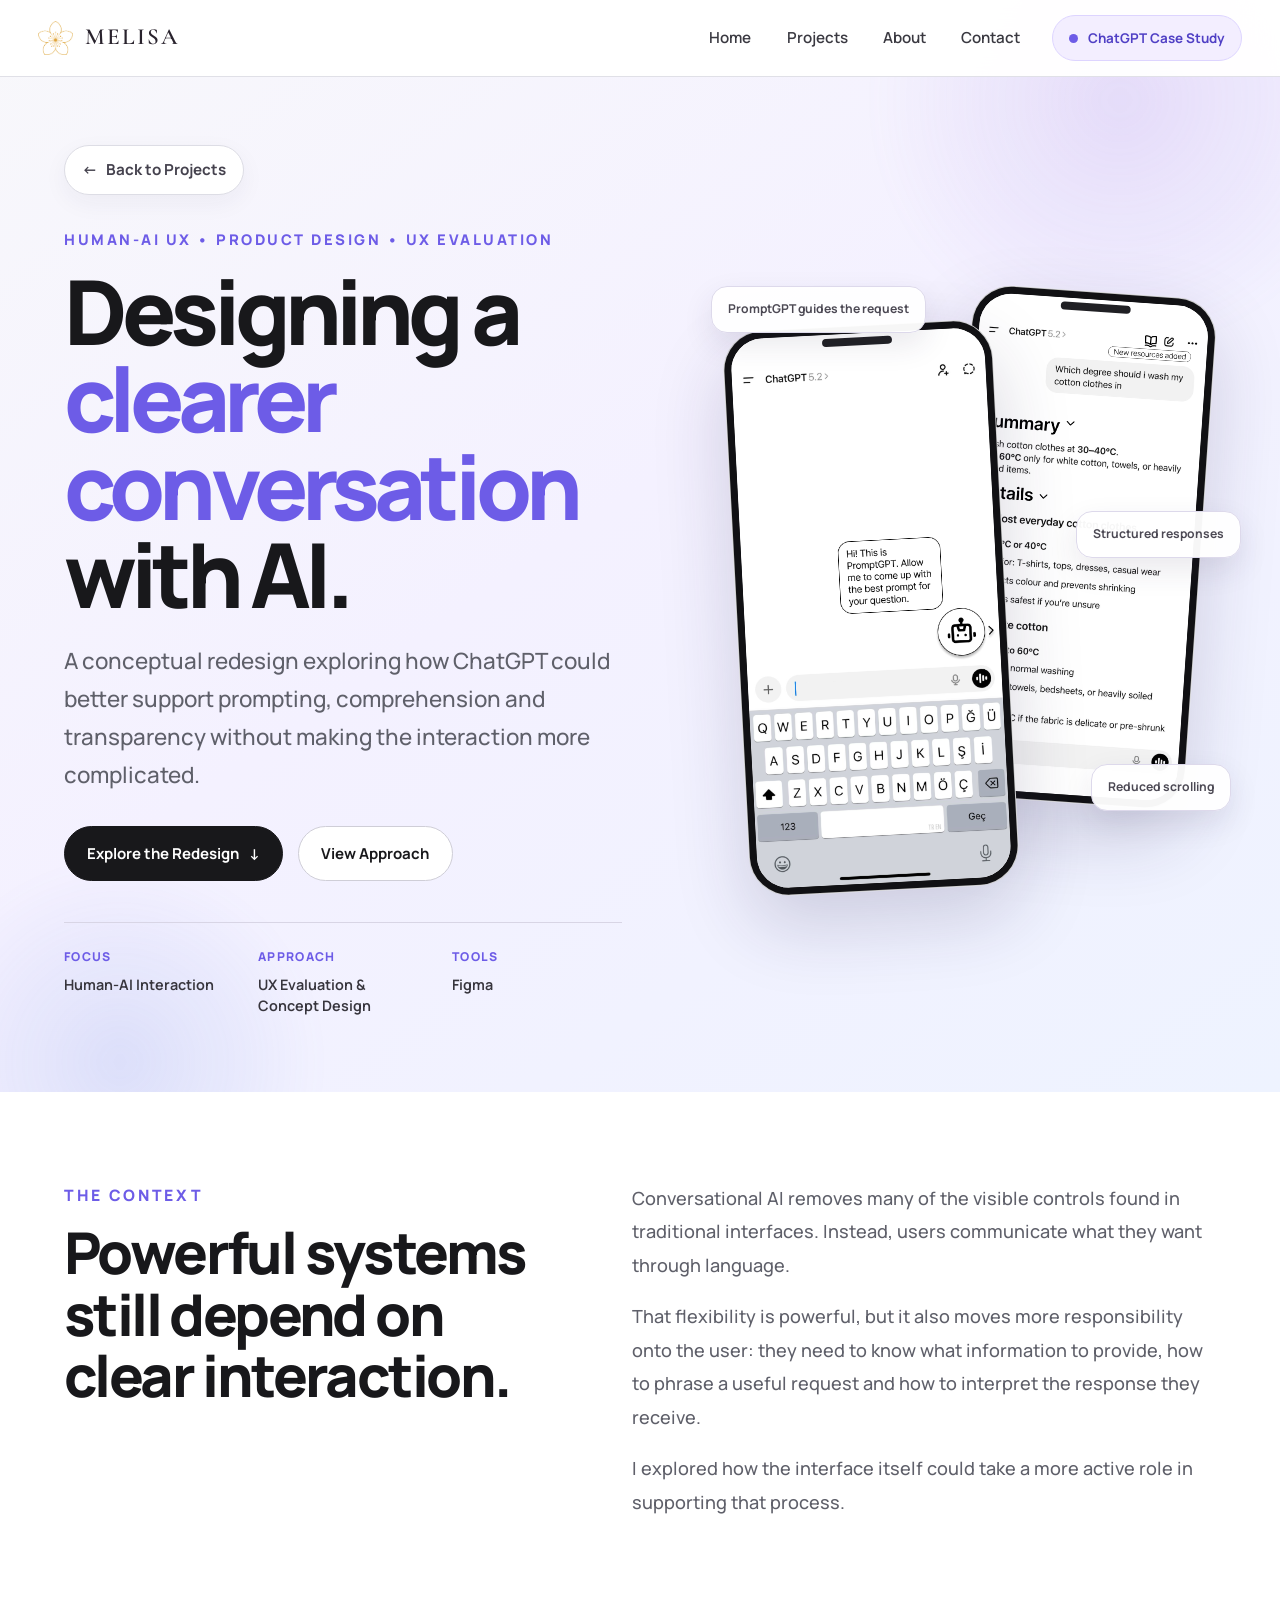
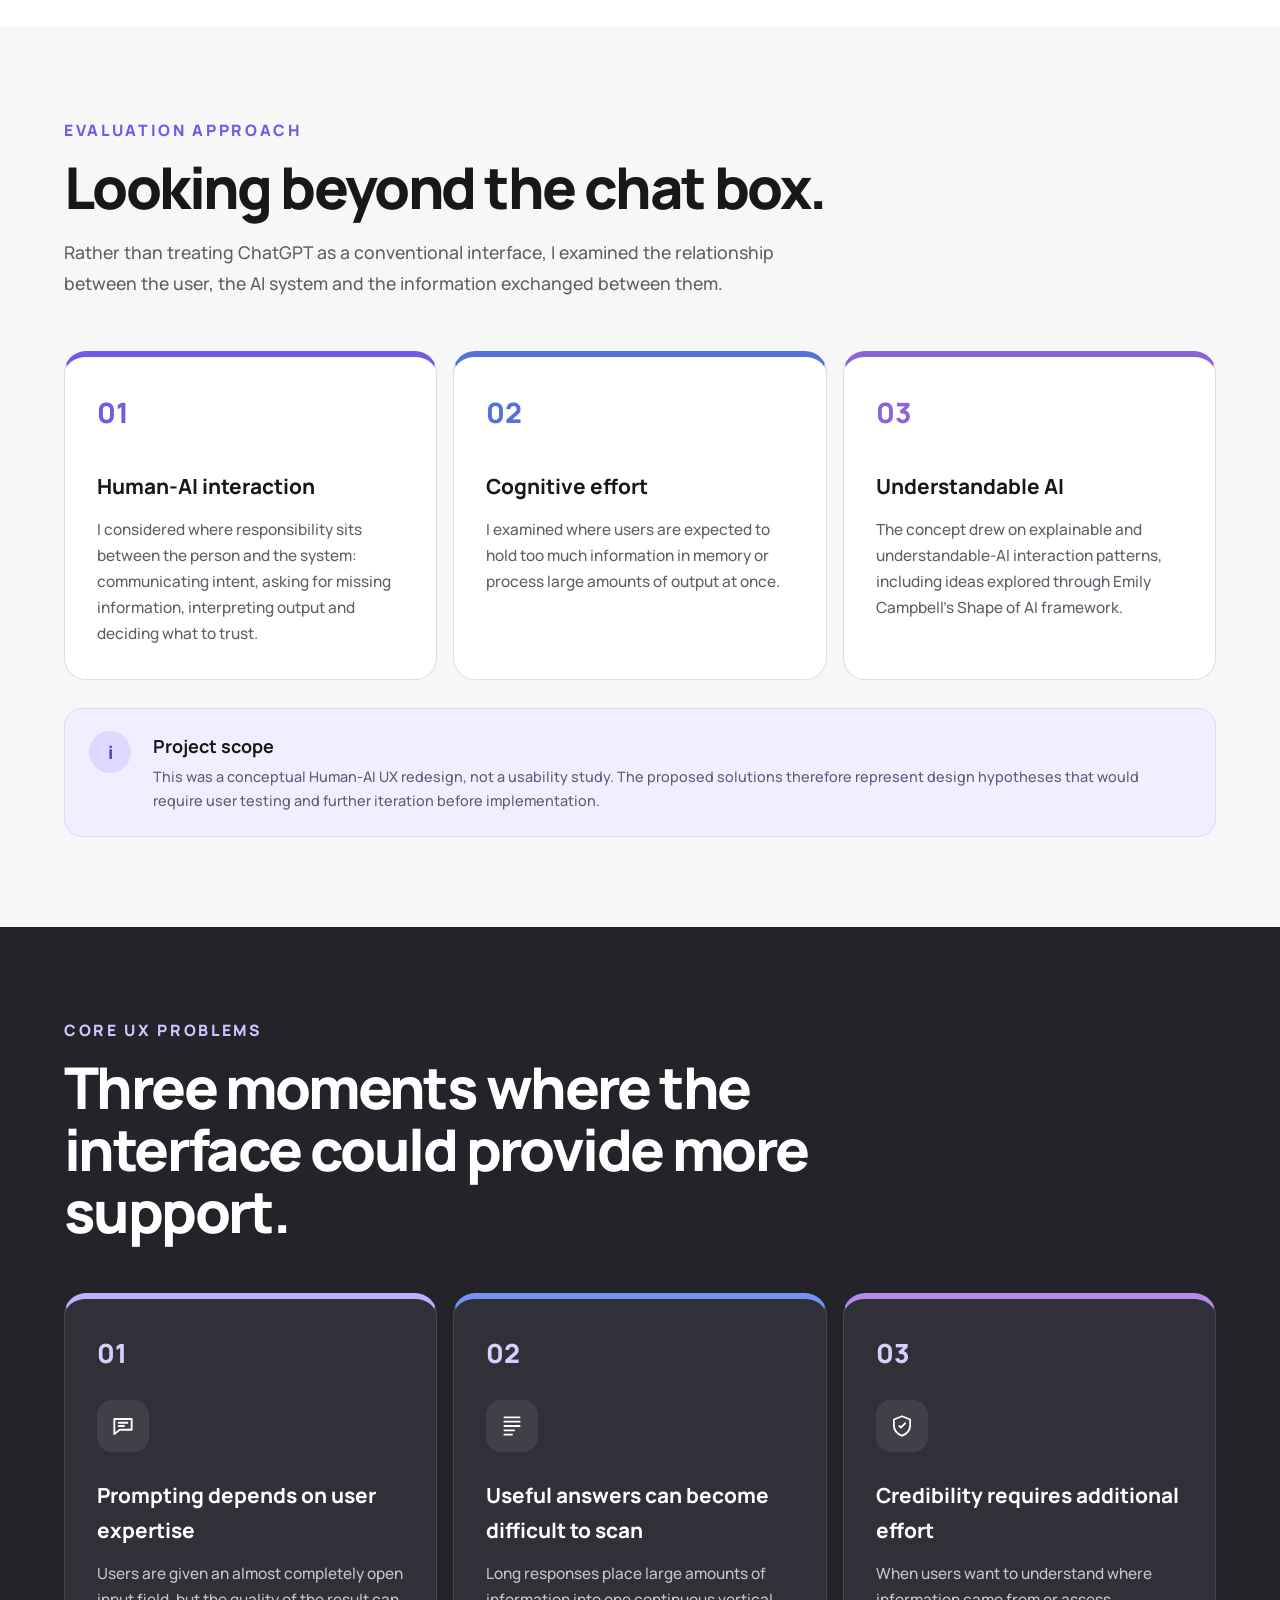
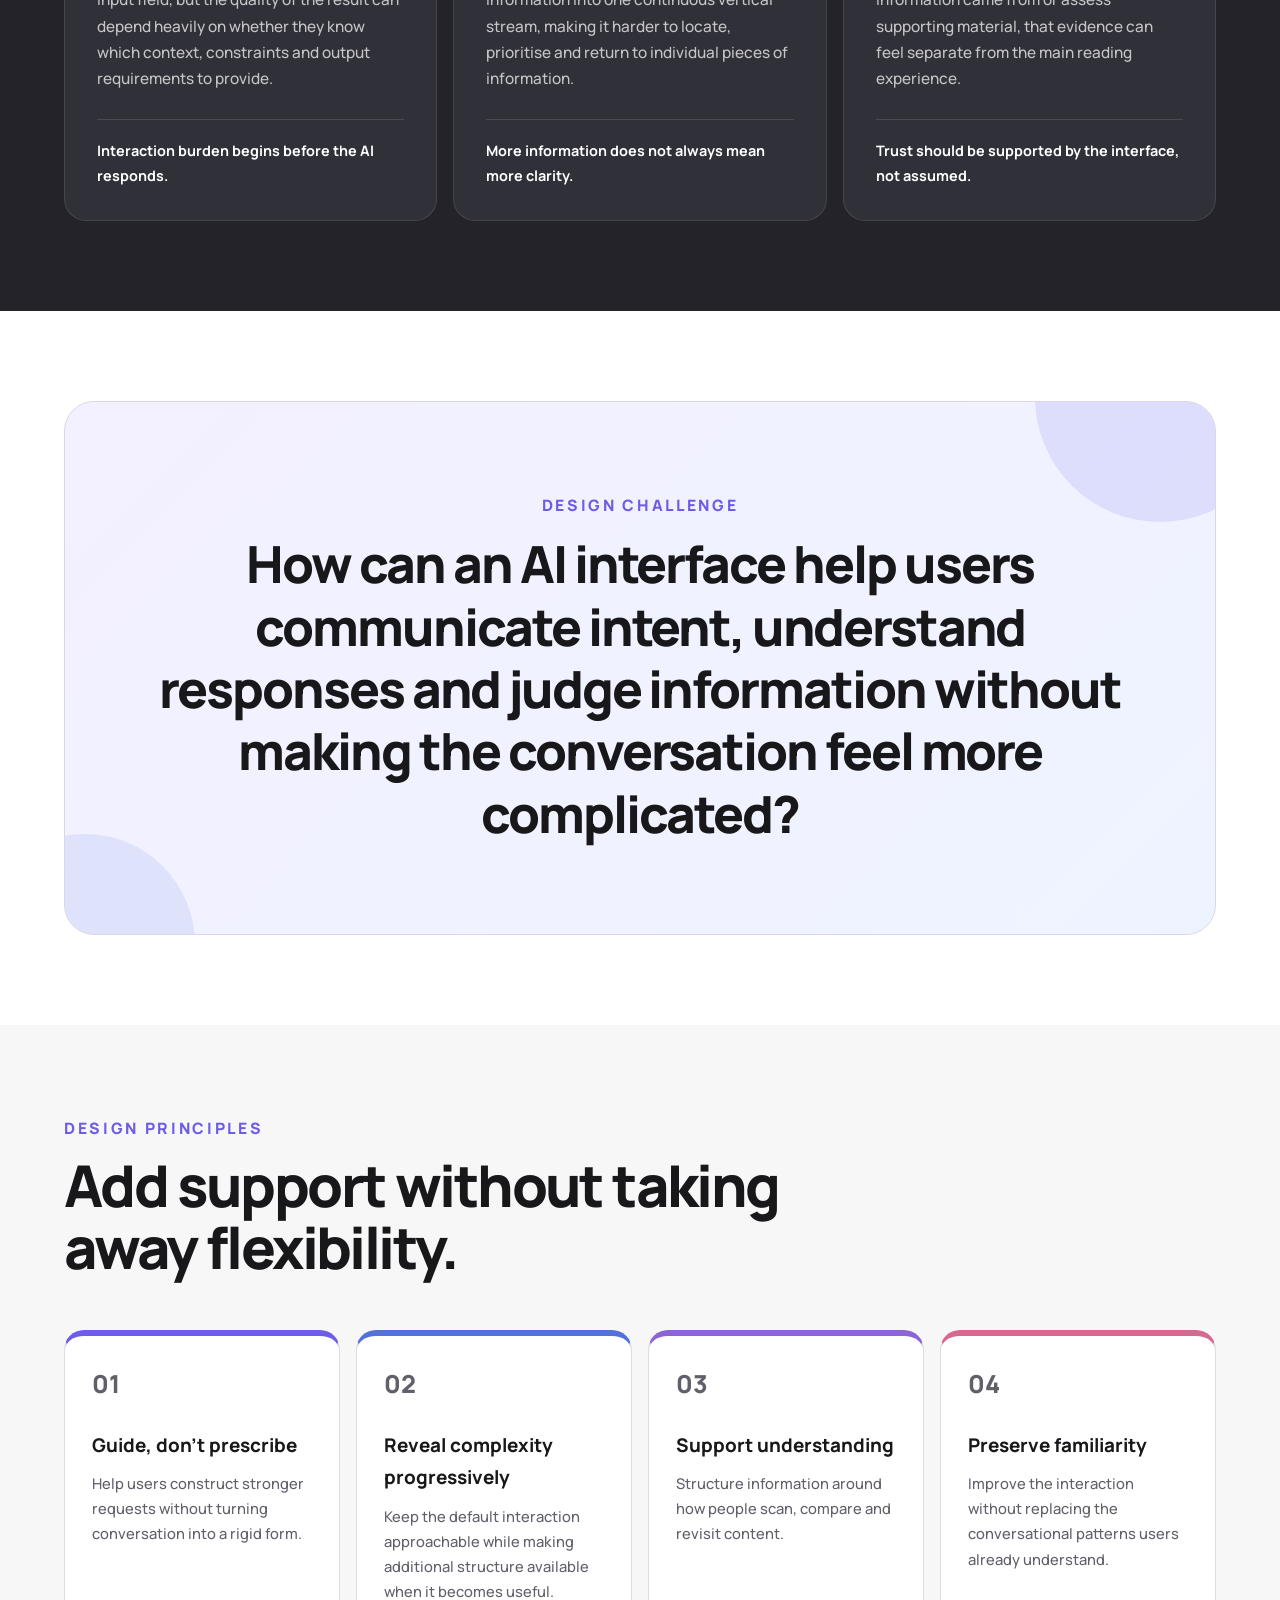
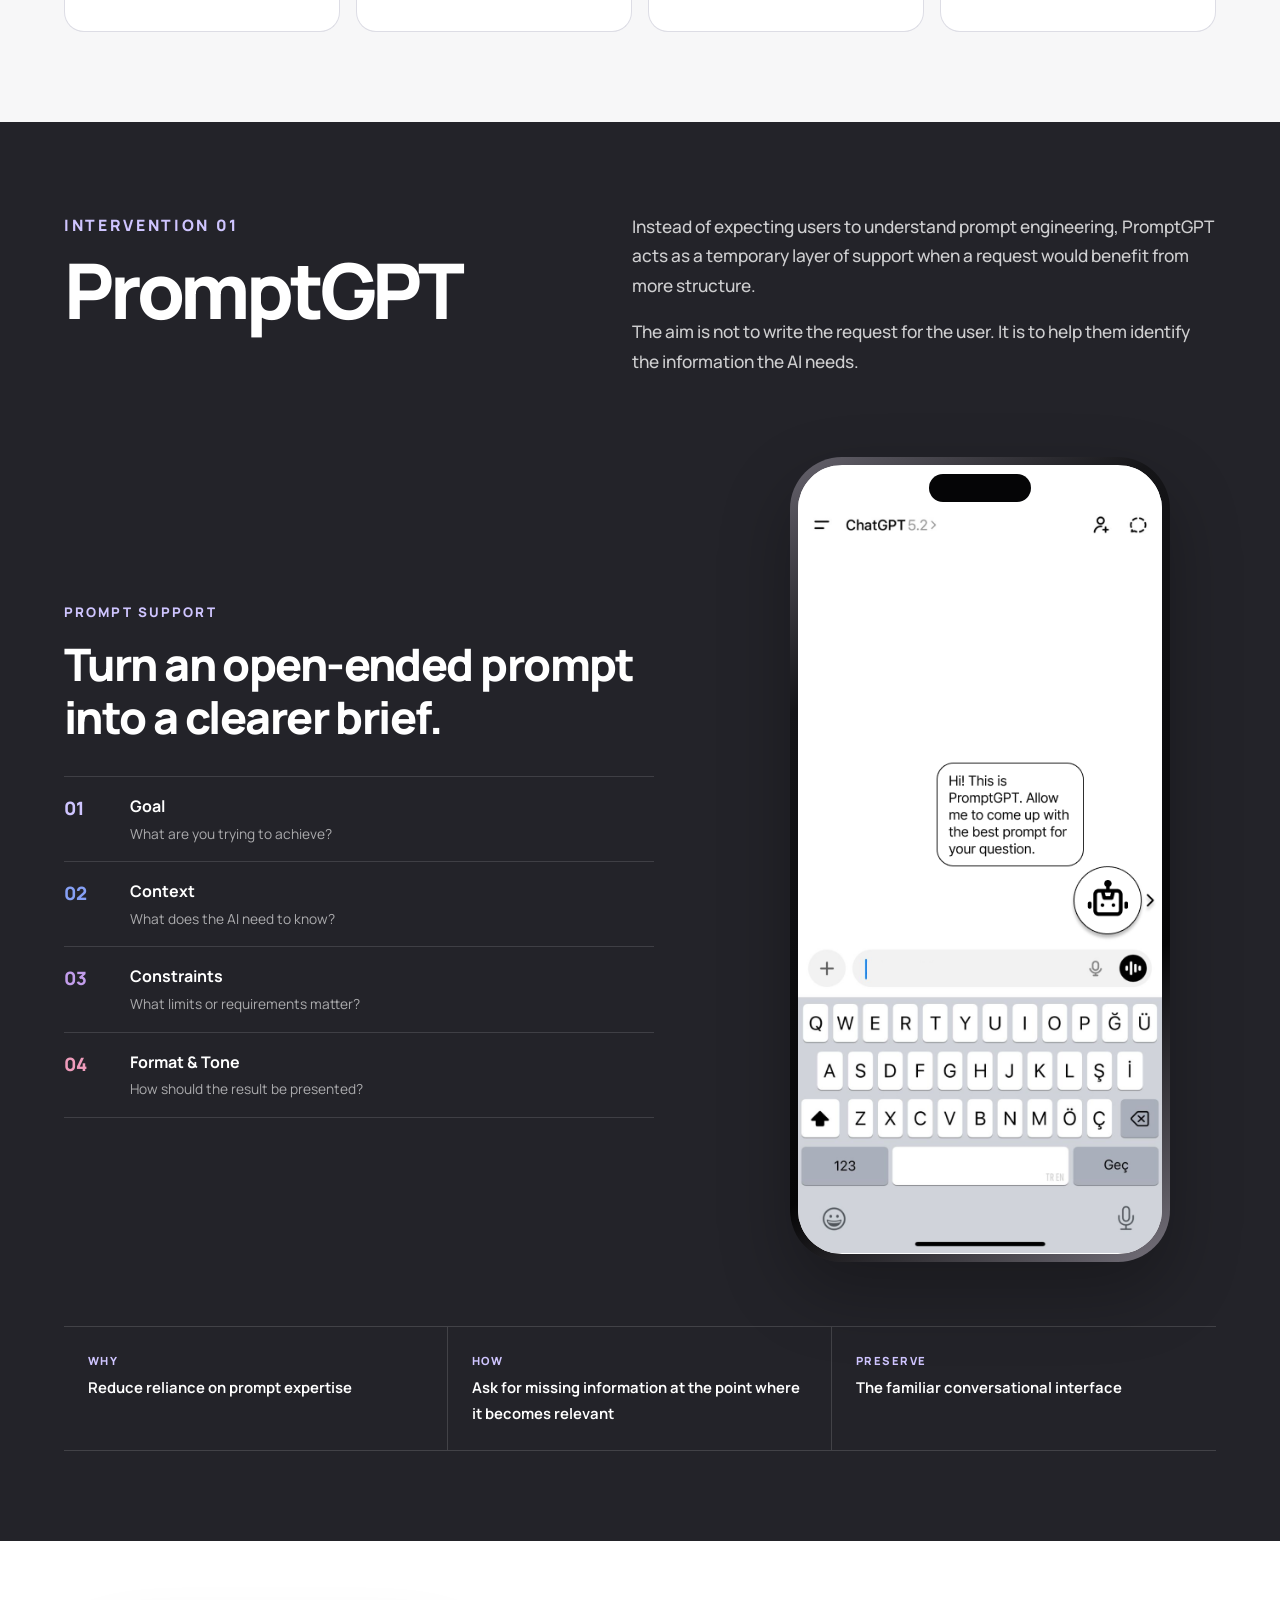
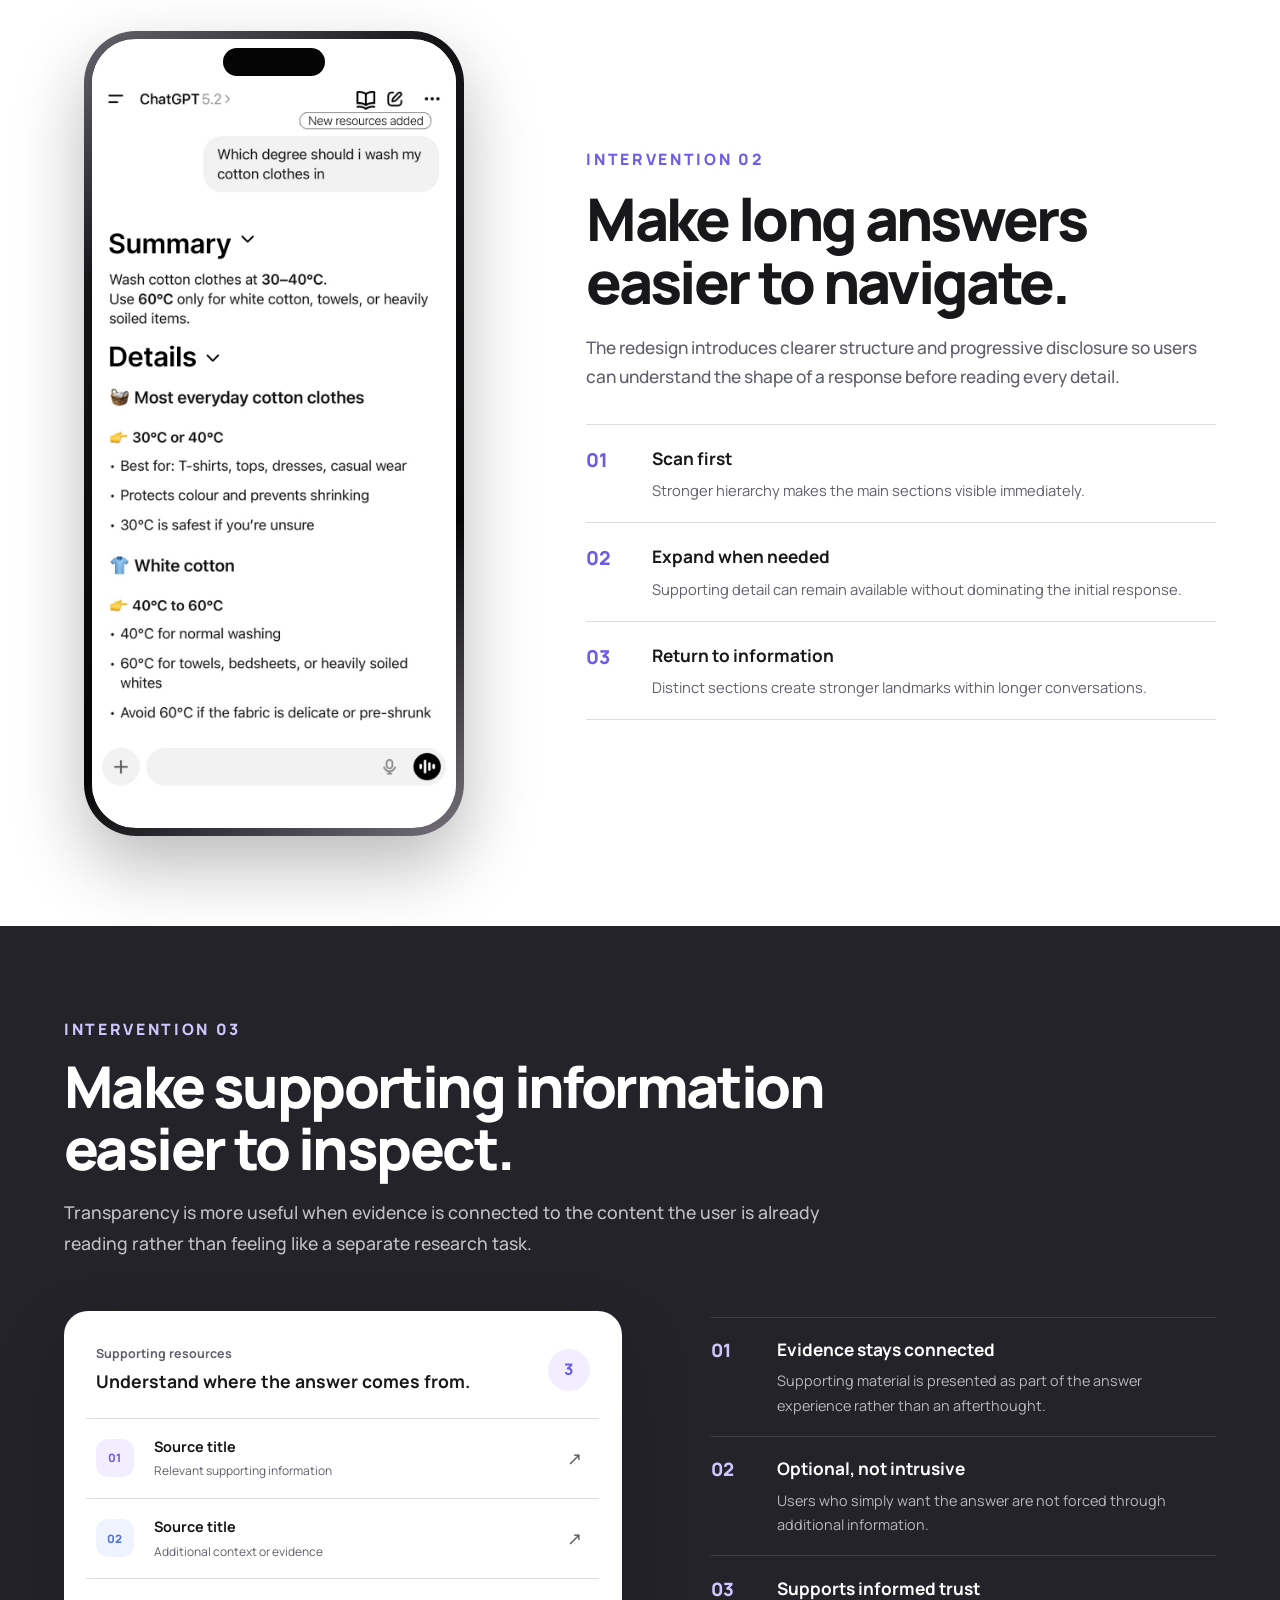
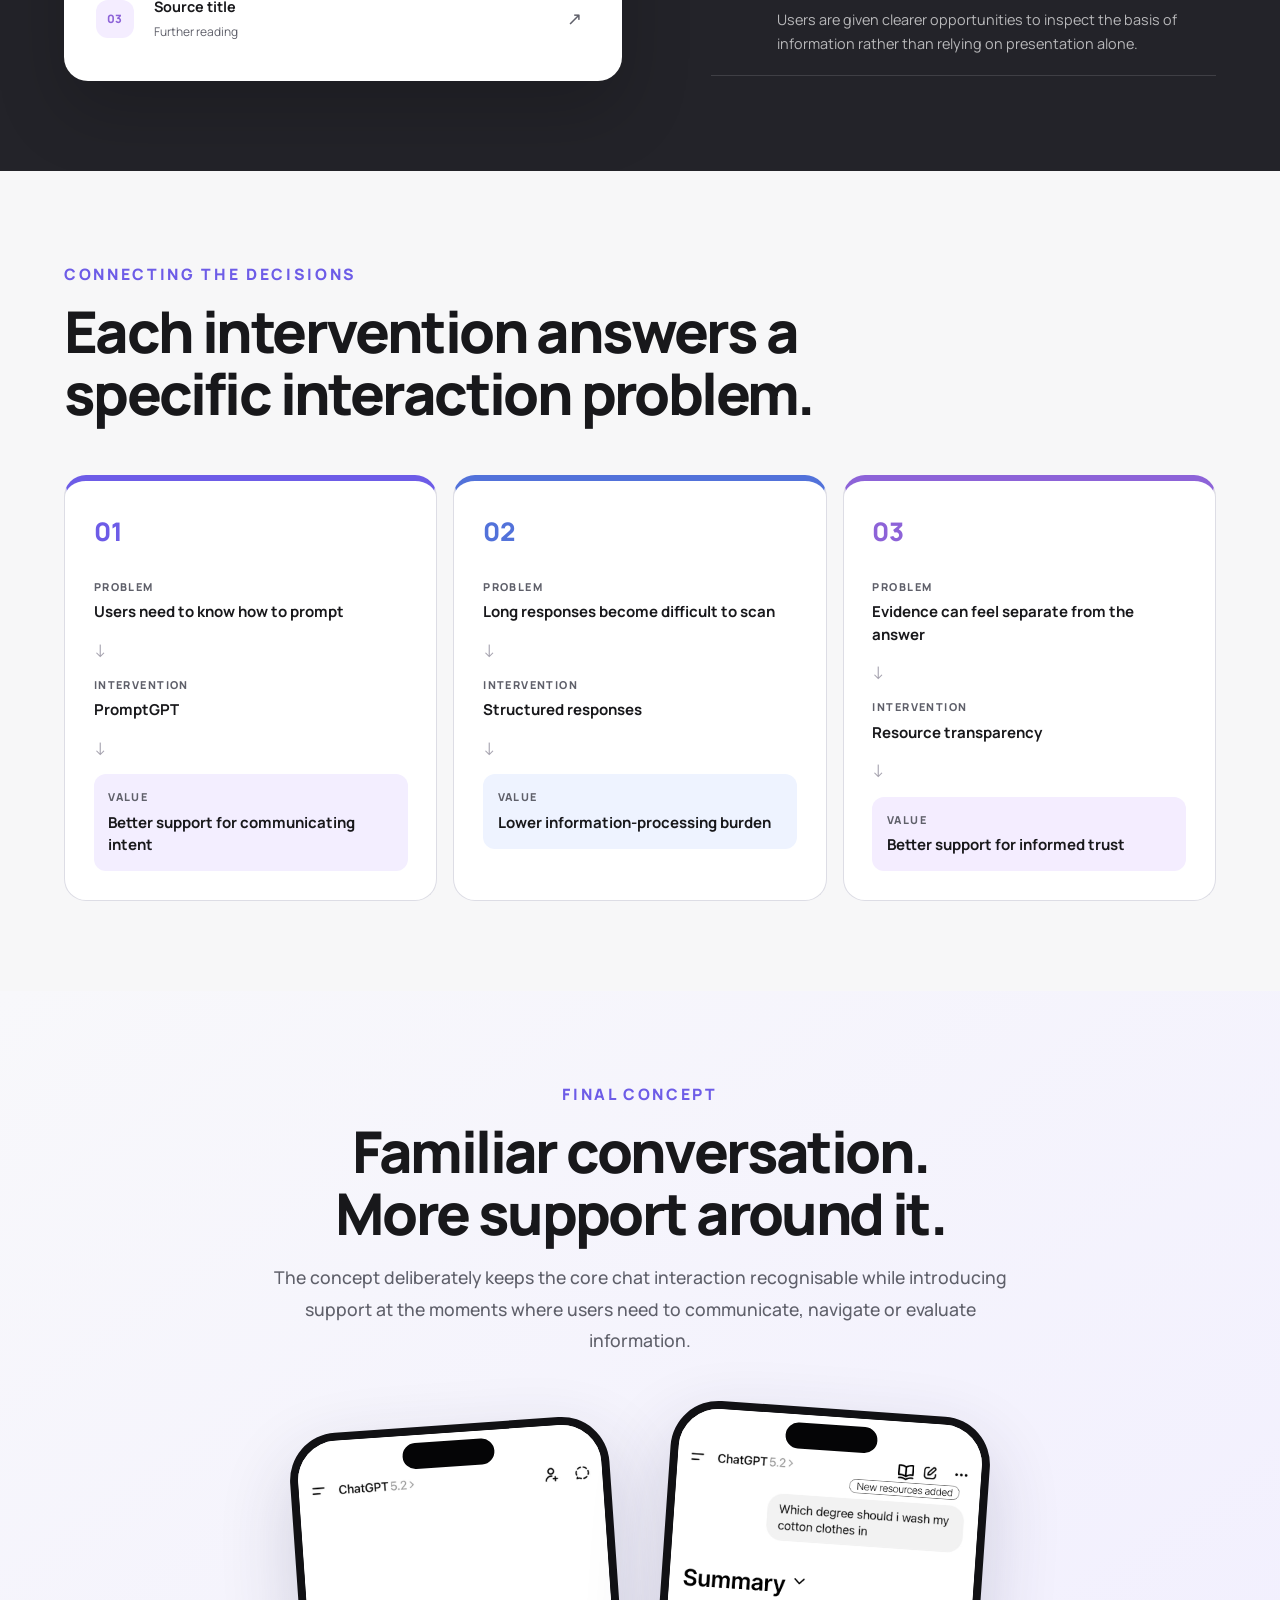
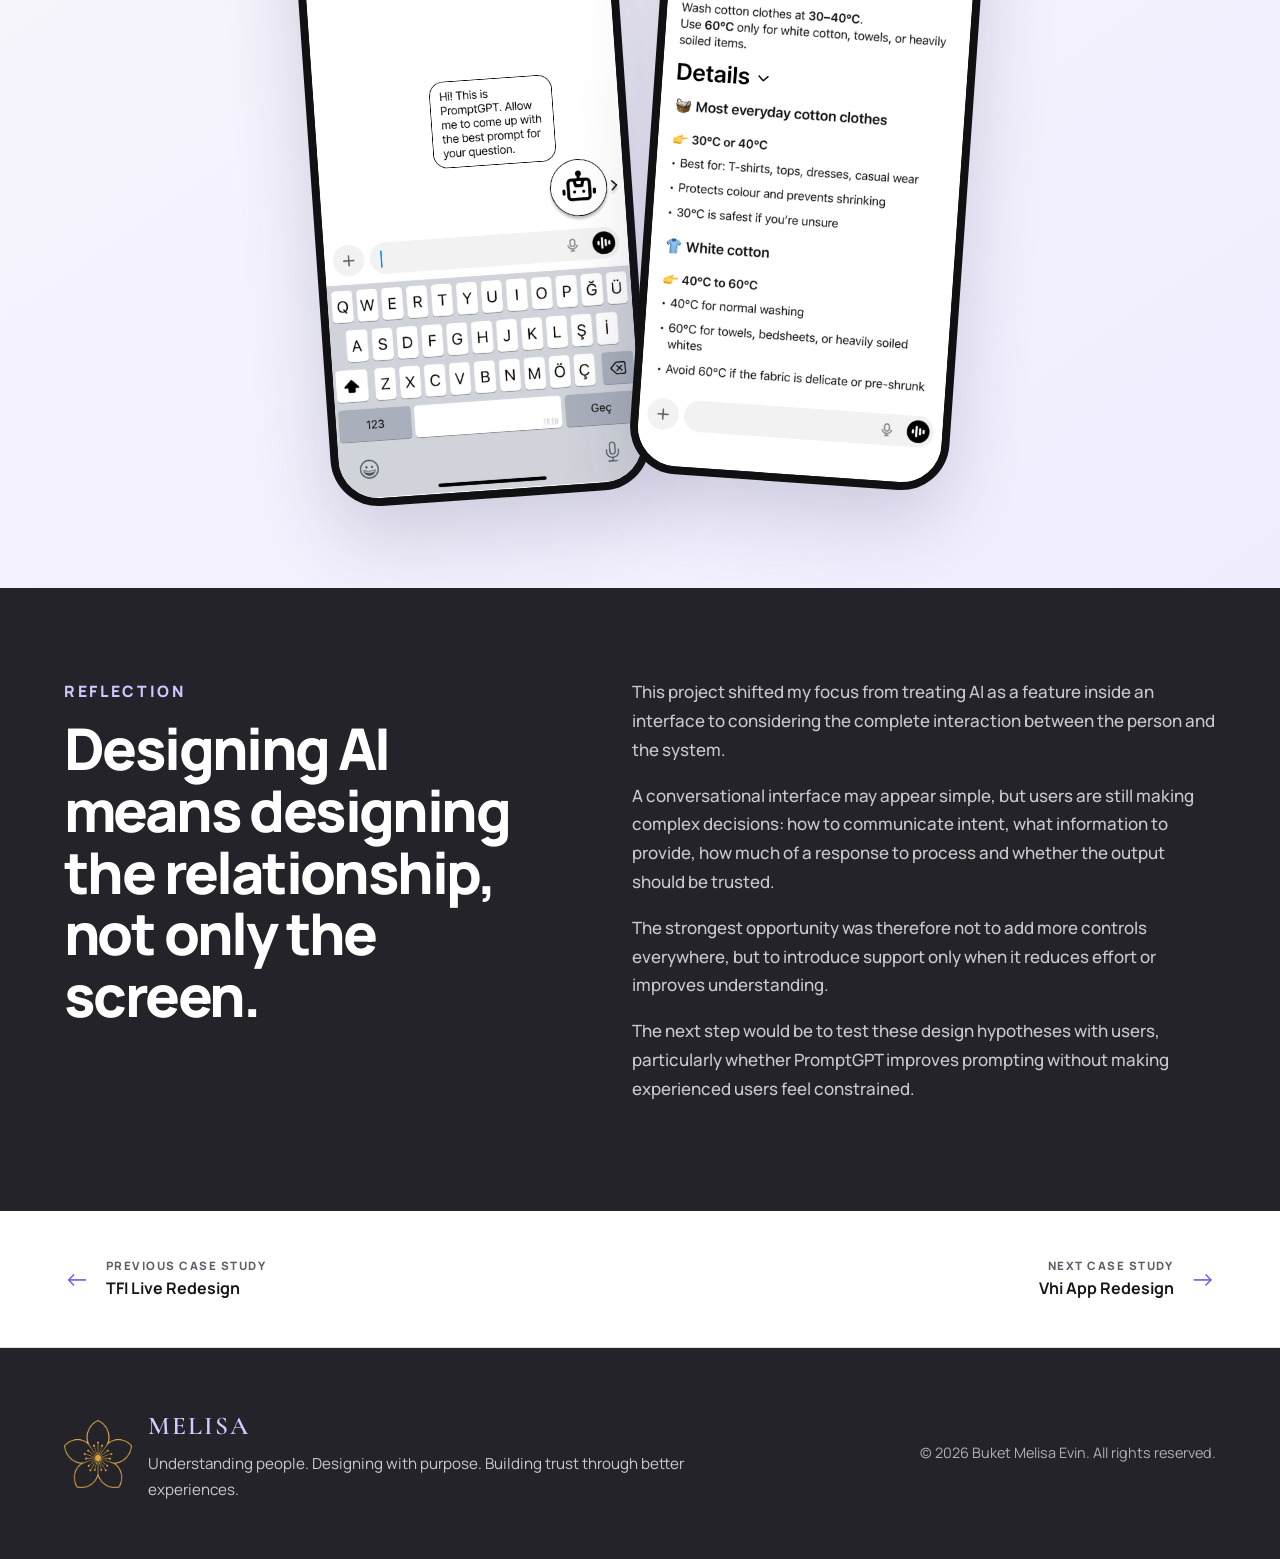
==== chatgpt-redesign/index.html @ 7aae2053 "Publish final portfolio" ====
<!DOCTYPE html>
<html lang="en">

<head>
    <meta charset="UTF-8">

    <meta
        name="viewport"
        content="width=device-width, initial-scale=1.0"
    >

    <meta
        name="description"
        content="ChatGPT Human-AI UX and product redesign case study by Buket Melisa Evin."
    >

    <title>ChatGPT Product Redesign | Buket Melisa Evin</title>

    <link
        rel="stylesheet"
        href="../css/chatgpt.css"
    >
</head>


<body>


    <!-- =====================================================
         READING PROGRESS
    ====================================================== -->

    <div
        class="reading-progress"
        aria-hidden="true"
    >
        <span id="reading-progress-bar"></span>
    </div>



    <!-- =====================================================
         NAVIGATION
    ====================================================== -->

    <header
        class="project-header"
        id="project-header"
    >

        <nav class="project-navbar">


            <!-- MELISA BRAND -->

            <a
                class="project-brand"
                href="../index.html"
                aria-label="Return to Melisa portfolio homepage"
            >

                <img
                    src="../assets/images/melisa-flower.png"
                    alt=""
                    class="project-brand-flower"
                >

                <span class="project-brand-name">
                    MELISA
                </span>

            </a>



            <!-- NAVIGATION -->

            <div class="project-nav-links">

                <a href="../index.html">
                    Home
                </a>

                <a href="../index.html#projects">
                    Projects
                </a>

                <a href="../index.html#about">
                    About
                </a>

                <a href="../index.html#contact">
                    Contact
                </a>

            </div>



            <!-- PROJECT CONTEXT -->

            <div
                class="project-context"
                aria-label="Current page: ChatGPT case study"
            >

                <span
                    class="project-context-dot"
                    aria-hidden="true"
                ></span>

                <span>
                    ChatGPT Case Study
                </span>

            </div>


        </nav>

    </header>



    <main>


        <!-- =================================================
             HERO
        ================================================== -->

        <section class="chatgpt-hero">


            <!-- DECORATION -->

            <div
                class="hero-glow hero-glow-one"
                aria-hidden="true"
            ></div>

            <div
                class="hero-glow hero-glow-two"
                aria-hidden="true"
            ></div>



            <div class="chatgpt-hero-inner">


                <!-- HERO COPY -->

                <div class="chatgpt-hero-copy">


                    <a
                        class="back-link"
                        href="../index.html#projects"
                    >

                        <span aria-hidden="true">
                            ←
                        </span>

                        Back to Projects

                    </a>


                    <p class="chatgpt-kicker">
                        HUMAN-AI UX • PRODUCT DESIGN • UX EVALUATION
                    </p>


                    <h1>
                        Designing a
                        <span>
                            clearer conversation
                        </span>
                        with AI.
                    </h1>


                    <p class="chatgpt-hero-lead">
                        A conceptual redesign exploring how ChatGPT
                        could better support prompting, comprehension
                        and transparency without making the interaction
                        more complicated.
                    </p>


                    <div class="hero-actions">

                        <a
                            class="chatgpt-button chatgpt-button-primary"
                            href="#promptgpt"
                        >
                            Explore the Redesign
                            <span aria-hidden="true">↓</span>
                        </a>

                        <a
                            class="chatgpt-button chatgpt-button-secondary"
                            href="#approach"
                        >
                            View Approach
                        </a>

                    </div>



                    <div class="project-meta">


                        <div class="project-meta-item">

                            <span>
                                Focus
                            </span>

                            <strong>
                                Human-AI Interaction
                            </strong>

                        </div>


                        <div class="project-meta-item">

                            <span>
                                Approach
                            </span>

                            <strong>
                                UX Evaluation &
                                Concept Design
                            </strong>

                        </div>


                        <div class="project-meta-item">

                            <span>
                                Tools
                            </span>

                            <strong>
                                Figma
                            </strong>

                        </div>


                    </div>


                </div>



                <!-- HERO VISUAL -->

                <div class="chatgpt-hero-visual">


                    <div
                        class="hero-message hero-message-one"
                        aria-hidden="true"
                    >
                        PromptGPT guides the request
                    </div>


                    <div
                        class="hero-message hero-message-two"
                        aria-hidden="true"
                    >
                        Structured responses
                    </div>


                    <div
                        class="hero-message hero-message-three"
                        aria-hidden="true"
                    >
                        Reduced scrolling
                    </div>



                    <div class="hero-phone hero-phone-back">

                        <img
                            src="../assets/images/chatgpt-response.png"
                            alt="Redesigned ChatGPT response interface"
                        >

                    </div>



                    <div class="hero-phone hero-phone-front">

                        <img
                            src="../assets/images/chatgpt-prompt.png"
                            alt="Redesigned ChatGPT prompting interface"
                        >

                    </div>


                </div>


            </div>

        </section>



        <!-- =================================================
             CONTEXT
        ================================================== -->

        <section
            class="case-section case-white reveal"
            id="context"
        >

            <div class="case-container context-grid">


                <div>

                    <p class="section-label">
                        The Context
                    </p>


                    <h2 class="context-heading">
                        Powerful systems still depend on clear
                        interaction.
                    </h2>

                </div>



                <div class="context-copy">

                    <p>
                        Conversational AI removes many of the visible
                        controls found in traditional interfaces.
                        Instead, users communicate what they want
                        through language.
                    </p>

                    <p>
                        That flexibility is powerful, but it also moves
                        more responsibility onto the user: they need to
                        know what information to provide, how to phrase
                        a useful request and how to interpret the
                        response they receive.
                    </p>

                    <p>
                        I explored how the interface itself could take
                        a more active role in supporting that process.
                    </p>

                </div>


            </div>

        </section>



        <!-- =================================================
             EVALUATION APPROACH
        ================================================== -->

        <section
            class="case-section case-soft reveal"
            id="approach"
        >

            <div class="case-container">


                <div class="section-heading">

                    <p class="section-label">
                        Evaluation Approach
                    </p>


                    <h2>
                        Looking beyond the chat box.
                    </h2>


                    <p>
                        Rather than treating ChatGPT as a conventional
                        interface, I examined the relationship between
                        the user, the AI system and the information
                        exchanged between them.
                    </p>

                </div>



                <div class="approach-layout">


                    <article class="approach-card approach-card-main">

                        <span class="approach-number">
                            01
                        </span>

                        <h3>
                            Human-AI interaction
                        </h3>

                        <p>
                            I considered where responsibility sits
                            between the person and the system:
                            communicating intent, asking for missing
                            information, interpreting output and
                            deciding what to trust.
                        </p>

                    </article>



                    <article class="approach-card">

                        <span class="approach-number approach-number-blue">
                            02
                        </span>

                        <h3>
                            Cognitive effort
                        </h3>

                        <p>
                            I examined where users are expected to hold
                            too much information in memory or process
                            large amounts of output at once.
                        </p>

                    </article>



                    <article class="approach-card">

                        <span class="approach-number approach-number-purple">
                            03
                        </span>

                        <h3>
                            Understandable AI
                        </h3>

                        <p>
                            The concept drew on explainable and
                            understandable-AI interaction patterns,
                            including ideas explored through Emily
                            Campbell's Shape of AI framework.
                        </p>

                    </article>


                </div>



                <aside class="approach-note">

                    <div class="approach-note-icon">
                        i
                    </div>

                    <div>

                        <strong>
                            Project scope
                        </strong>

                        <p>
                            This was a conceptual Human-AI UX redesign,
                            not a usability study. The proposed
                            solutions therefore represent design
                            hypotheses that would require user testing
                            and further iteration before implementation.
                        </p>

                    </div>

                </aside>


            </div>

        </section>



        <!-- =================================================
             CORE PROBLEMS
        ================================================== -->

        <section
            class="case-section problems-section reveal"
            id="problems"
        >

            <div class="case-container">


                <div class="section-heading section-heading-dark">

                    <p class="section-label section-label-light">
                        Core UX Problems
                    </p>


                    <h2>
                        Three moments where the interface could
                        provide more support.
                    </h2>

                </div>



                <div class="problems-grid">


                    <article class="problem-card">


                        <span class="problem-index">
                            01
                        </span>


                        <div class="problem-icon">

                            <svg
                                viewBox="0 0 24 24"
                                aria-hidden="true"
                            >
                                <path
                                    d="M4 5.5h16v10H9l-5 4v-14Z"
                                ></path>
                                <path
                                    d="M8 9h8M8 12h5"
                                ></path>
                            </svg>

                        </div>


                        <h3>
                            Prompting depends on user expertise
                        </h3>


                        <p>
                            Users are given an almost completely open
                            input field, but the quality of the result
                            can depend heavily on whether they know
                            which context, constraints and output
                            requirements to provide.
                        </p>


                        <strong class="problem-impact">
                            Interaction burden begins before the AI
                            responds.
                        </strong>


                    </article>



                    <article class="problem-card problem-card-blue">


                        <span class="problem-index">
                            02
                        </span>


                        <div class="problem-icon">

                            <svg
                                viewBox="0 0 24 24"
                                aria-hidden="true"
                            >
                                <path
                                    d="M5 4h14M5 8h14M5 12h14M5 16h9M5 20h7"
                                ></path>
                            </svg>

                        </div>


                        <h3>
                            Useful answers can become difficult to scan
                        </h3>


                        <p>
                            Long responses place large amounts of
                            information into one continuous vertical
                            stream, making it harder to locate,
                            prioritise and return to individual pieces
                            of information.
                        </p>


                        <strong class="problem-impact">
                            More information does not always mean more
                            clarity.
                        </strong>


                    </article>



                    <article class="problem-card problem-card-purple">


                        <span class="problem-index">
                            03
                        </span>


                        <div class="problem-icon">

                            <svg
                                viewBox="0 0 24 24"
                                aria-hidden="true"
                            >
                                <path
                                    d="M12 3 4.5 6v5.5c0 4.5 3.1 7.7 7.5 9.5 4.4-1.8 7.5-5 7.5-9.5V6L12 3Z"
                                ></path>
                                <path
                                    d="M9.5 12 11 13.5l3.8-4"
                                ></path>
                            </svg>

                        </div>


                        <h3>
                            Credibility requires additional effort
                        </h3>


                        <p>
                            When users want to understand where
                            information came from or assess supporting
                            material, that evidence can feel separate
                            from the main reading experience.
                        </p>


                        <strong class="problem-impact">
                            Trust should be supported by the interface,
                            not assumed.
                        </strong>


                    </article>


                </div>


            </div>

        </section>



        <!-- =================================================
             DESIGN CHALLENGE
        ================================================== -->

        <section class="case-section case-white reveal">

            <div class="case-container">


                <div class="challenge-card">

                    <div
                        class="challenge-shape challenge-shape-one"
                        aria-hidden="true"
                    ></div>

                    <div
                        class="challenge-shape challenge-shape-two"
                        aria-hidden="true"
                    ></div>


                    <p class="section-label">
                        Design Challenge
                    </p>


                    <p class="challenge-question">
                        How can an AI interface help users communicate
                        intent, understand responses and judge
                        information without making the conversation
                        feel more complicated?
                    </p>

                </div>


            </div>

        </section>



        <!-- =================================================
             DESIGN PRINCIPLES
        ================================================== -->

        <section
            class="case-section case-soft reveal"
            id="principles"
        >

            <div class="case-container">


                <div class="section-heading">

                    <p class="section-label">
                        Design Principles
                    </p>


                    <h2>
                        Add support without taking away flexibility.
                    </h2>

                </div>



                <div class="principles-grid">


                    <article class="principle-card">

                        <span>
                            01
                        </span>

                        <h3>
                            Guide, don't prescribe
                        </h3>

                        <p>
                            Help users construct stronger requests
                            without turning conversation into a rigid
                            form.
                        </p>

                    </article>



                    <article class="principle-card principle-card-blue">

                        <span>
                            02
                        </span>

                        <h3>
                            Reveal complexity progressively
                        </h3>

                        <p>
                            Keep the default interaction approachable
                            while making additional structure available
                            when it becomes useful.
                        </p>

                    </article>



                    <article class="principle-card principle-card-purple">

                        <span>
                            03
                        </span>

                        <h3>
                            Support understanding
                        </h3>

                        <p>
                            Structure information around how people
                            scan, compare and revisit content.
                        </p>

                    </article>



                    <article class="principle-card principle-card-rose">

                        <span>
                            04
                        </span>

                        <h3>
                            Preserve familiarity
                        </h3>

                        <p>
                            Improve the interaction without replacing
                            the conversational patterns users already
                            understand.
                        </p>

                    </article>


                </div>


            </div>

        </section>



        <!-- =================================================
             PROMPTGPT
        ================================================== -->

        <section
            class="case-section promptgpt-section reveal"
            id="promptgpt"
        >

            <div class="case-container">


                <div class="feature-intro">


                    <div>

                        <p class="section-label section-label-light">
                            Intervention 01
                        </p>


                        <h2>
                            PromptGPT
                        </h2>

                    </div>



                    <div class="feature-intro-copy">

                        <p>
                            Instead of expecting users to understand
                            prompt engineering, PromptGPT acts as a
                            temporary layer of support when a request
                            would benefit from more structure.
                        </p>

                        <p>
                            The aim is not to write the request for the
                            user. It is to help them identify the
                            information the AI needs.
                        </p>

                    </div>


                </div>



                <div class="promptgpt-layout">


                    <!-- PROMPT BUILDING BLOCKS -->

                    <div class="prompt-builder">


                        <p class="prompt-builder-label">
                            PROMPT SUPPORT
                        </p>


                        <h3>
                            Turn an open-ended prompt into a clearer
                            brief.
                        </h3>



                        <div class="prompt-field">

                            <span>
                                01
                            </span>

                            <div>

                                <strong>
                                    Goal
                                </strong>

                                <p>
                                    What are you trying to achieve?
                                </p>

                            </div>

                        </div>



                        <div class="prompt-field prompt-field-blue">

                            <span>
                                02
                            </span>

                            <div>

                                <strong>
                                    Context
                                </strong>

                                <p>
                                    What does the AI need to know?
                                </p>

                            </div>

                        </div>



                        <div class="prompt-field prompt-field-purple">

                            <span>
                                03
                            </span>

                            <div>

                                <strong>
                                    Constraints
                                </strong>

                                <p>
                                    What limits or requirements matter?
                                </p>

                            </div>

                        </div>



                        <div class="prompt-field prompt-field-rose">

                            <span>
                                04
                            </span>

                            <div>

                                <strong>
                                    Format & Tone
                                </strong>

                                <p>
                                    How should the result be presented?
                                </p>

                            </div>

                        </div>


                    </div>



                    <!-- SCREEN -->

                    <div class="concept-phone concept-phone-prompt">

                        <div class="concept-phone-island"></div>

                        <img
                            src="../assets/images/chatgpt-prompt.png"
                            alt="PromptGPT prompting support redesign"
                        >

                    </div>


                </div>



                <div class="feature-rationale-grid">


                    <div>

                        <span>
                            WHY
                        </span>

                        <strong>
                            Reduce reliance on prompt expertise
                        </strong>

                    </div>


                    <div>

                        <span>
                            HOW
                        </span>

                        <strong>
                            Ask for missing information at the point
                            where it becomes relevant
                        </strong>

                    </div>


                    <div>

                        <span>
                            PRESERVE
                        </span>

                        <strong>
                            The familiar conversational interface
                        </strong>

                    </div>


                </div>


            </div>

        </section>



        <!-- =================================================
             RESPONSE STRUCTURE
        ================================================== -->

        <section
            class="case-section response-section reveal"
            id="response"
        >

            <div class="case-container response-layout">


                <!-- SCREEN -->

                <div class="concept-phone concept-phone-response">

                    <div class="concept-phone-island"></div>

                    <img
                        src="../assets/images/chatgpt-response.png"
                        alt="Structured ChatGPT response redesign"
                    >

                </div>



                <!-- COPY -->

                <div class="response-copy">


                    <p class="section-label">
                        Intervention 02
                    </p>


                    <h2>
                        Make long answers easier to navigate.
                    </h2>


                    <p class="response-lead">
                        The redesign introduces clearer structure and
                        progressive disclosure so users can understand
                        the shape of a response before reading every
                        detail.
                    </p>



                    <div class="response-benefit">

                        <span>
                            01
                        </span>

                        <div>

                            <h3>
                                Scan first
                            </h3>

                            <p>
                                Stronger hierarchy makes the main
                                sections visible immediately.
                            </p>

                        </div>

                    </div>



                    <div class="response-benefit">

                        <span>
                            02
                        </span>

                        <div>

                            <h3>
                                Expand when needed
                            </h3>

                            <p>
                                Supporting detail can remain available
                                without dominating the initial response.
                            </p>

                        </div>

                    </div>



                    <div class="response-benefit">

                        <span>
                            03
                        </span>

                        <div>

                            <h3>
                                Return to information
                            </h3>

                            <p>
                                Distinct sections create stronger
                                landmarks within longer conversations.
                            </p>

                        </div>

                    </div>


                </div>


            </div>

        </section>



        <!-- =================================================
             TRANSPARENCY
        ================================================== -->

        <section
            class="case-section transparency-section reveal"
            id="transparency"
        >

            <div class="case-container">


                <div class="section-heading section-heading-dark">

                    <p class="section-label section-label-light">
                        Intervention 03
                    </p>


                    <h2>
                        Make supporting information easier to inspect.
                    </h2>


                    <p>
                        Transparency is more useful when evidence is
                        connected to the content the user is already
                        reading rather than feeling like a separate
                        research task.
                    </p>

                </div>



                <div class="transparency-layout">


                    <div class="resource-panel">


                        <div class="resource-panel-header">

                            <div>

                                <span>
                                    Supporting resources
                                </span>

                                <strong>
                                    Understand where the answer comes
                                    from.
                                </strong>

                            </div>


                            <span class="resource-count">
                                3
                            </span>

                        </div>



                        <div class="resource-item">

                            <div class="resource-icon">
                                01
                            </div>

                            <div>

                                <strong>
                                    Source title
                                </strong>

                                <span>
                                    Relevant supporting information
                                </span>

                            </div>

                            <span class="resource-arrow">
                                ↗
                            </span>

                        </div>



                        <div class="resource-item">

                            <div class="resource-icon resource-icon-blue">
                                02
                            </div>

                            <div>

                                <strong>
                                    Source title
                                </strong>

                                <span>
                                    Additional context or evidence
                                </span>

                            </div>

                            <span class="resource-arrow">
                                ↗
                            </span>

                        </div>



                        <div class="resource-item">

                            <div class="resource-icon resource-icon-purple">
                                03
                            </div>

                            <div>

                                <strong>
                                    Source title
                                </strong>

                                <span>
                                    Further reading
                                </span>

                            </div>

                            <span class="resource-arrow">
                                ↗
                            </span>

                        </div>


                    </div>



                    <div class="transparency-copy">


                        <div class="transparency-point">

                            <span>
                                01
                            </span>

                            <div>

                                <h3>
                                    Evidence stays connected
                                </h3>

                                <p>
                                    Supporting material is presented as
                                    part of the answer experience rather
                                    than an afterthought.
                                </p>

                            </div>

                        </div>



                        <div class="transparency-point">

                            <span>
                                02
                            </span>

                            <div>

                                <h3>
                                    Optional, not intrusive
                                </h3>

                                <p>
                                    Users who simply want the answer are
                                    not forced through additional
                                    information.
                                </p>

                            </div>

                        </div>



                        <div class="transparency-point">

                            <span>
                                03
                            </span>

                            <div>

                                <h3>
                                    Supports informed trust
                                </h3>

                                <p>
                                    Users are given clearer opportunities
                                    to inspect the basis of information
                                    rather than relying on presentation
                                    alone.
                                </p>

                            </div>

                        </div>


                    </div>


                </div>


            </div>

        </section>



        <!-- =================================================
             PROBLEM -> DESIGN -> VALUE
        ================================================== -->

        <section class="case-section case-soft reveal">

            <div class="case-container">


                <div class="section-heading">

                    <p class="section-label">
                        Connecting the Decisions
                    </p>


                    <h2>
                        Each intervention answers a specific
                        interaction problem.
                    </h2>

                </div>



                <div class="mapping-grid">


                    <article class="mapping-card">


                        <span class="mapping-number">
                            01
                        </span>


                        <div class="mapping-stage">

                            <small>
                                PROBLEM
                            </small>

                            <strong>
                                Users need to know how to prompt
                            </strong>

                        </div>


                        <div class="mapping-arrow">
                            ↓
                        </div>


                        <div class="mapping-stage">

                            <small>
                                INTERVENTION
                            </small>

                            <strong>
                                PromptGPT
                            </strong>

                        </div>


                        <div class="mapping-arrow">
                            ↓
                        </div>


                        <div class="mapping-stage mapping-stage-final">

                            <small>
                                VALUE
                            </small>

                            <strong>
                                Better support for communicating intent
                            </strong>

                        </div>


                    </article>



                    <article class="mapping-card mapping-card-blue">


                        <span class="mapping-number">
                            02
                        </span>


                        <div class="mapping-stage">

                            <small>
                                PROBLEM
                            </small>

                            <strong>
                                Long responses become difficult to scan
                            </strong>

                        </div>


                        <div class="mapping-arrow">
                            ↓
                        </div>


                        <div class="mapping-stage">

                            <small>
                                INTERVENTION
                            </small>

                            <strong>
                                Structured responses
                            </strong>

                        </div>


                        <div class="mapping-arrow">
                            ↓
                        </div>


                        <div class="mapping-stage mapping-stage-final">

                            <small>
                                VALUE
                            </small>

                            <strong>
                                Lower information-processing burden
                            </strong>

                        </div>


                    </article>



                    <article class="mapping-card mapping-card-purple">


                        <span class="mapping-number">
                            03
                        </span>


                        <div class="mapping-stage">

                            <small>
                                PROBLEM
                            </small>

                            <strong>
                                Evidence can feel separate from the
                                answer
                            </strong>

                        </div>


                        <div class="mapping-arrow">
                            ↓
                        </div>


                        <div class="mapping-stage">

                            <small>
                                INTERVENTION
                            </small>

                            <strong>
                                Resource transparency
                            </strong>

                        </div>


                        <div class="mapping-arrow">
                            ↓
                        </div>


                        <div class="mapping-stage mapping-stage-final">

                            <small>
                                VALUE
                            </small>

                            <strong>
                                Better support for informed trust
                            </strong>

                        </div>


                    </article>


                </div>


            </div>

        </section>



        <!-- =================================================
             FINAL CONCEPT
        ================================================== -->

        <section
            class="case-section final-concept-section reveal"
            id="final-concept"
        >

            <div class="case-container">


                <div class="section-heading final-heading">

                    <p class="section-label">
                        Final Concept
                    </p>


                    <h2>
                        Familiar conversation.
                        <br>
                        More support around it.
                    </h2>


                    <p>
                        The concept deliberately keeps the core chat
                        interaction recognisable while introducing
                        support at the moments where users need to
                        communicate, navigate or evaluate information.
                    </p>

                </div>



                <div class="final-screens">


                    <div class="final-phone final-phone-left">

                        <div class="final-phone-island"></div>

                        <img
                            src="../assets/images/chatgpt-prompt.png"
                            alt="Final PromptGPT concept screen"
                        >

                    </div>



                    <div class="final-phone final-phone-right">

                        <div class="final-phone-island"></div>

                        <img
                            src="../assets/images/chatgpt-response.png"
                            alt="Final structured response concept screen"
                        >

                    </div>


                </div>


            </div>

        </section>



        <!-- =================================================
             REFLECTION
        ================================================== -->

        <section
            class="case-section reflection-section reveal"
            id="reflection"
        >

            <div class="case-container reflection-grid">


                <div>

                    <p class="section-label section-label-light">
                        Reflection
                    </p>


                    <h2>
                        Designing AI means designing the relationship,
                        not only the screen.
                    </h2>

                </div>



                <div class="reflection-copy">

                    <p>
                        This project shifted my focus from treating AI
                        as a feature inside an interface to considering
                        the complete interaction between the person and
                        the system.
                    </p>

                    <p>
                        A conversational interface may appear simple,
                        but users are still making complex decisions:
                        how to communicate intent, what information to
                        provide, how much of a response to process and
                        whether the output should be trusted.
                    </p>

                    <p>
                        The strongest opportunity was therefore not to
                        add more controls everywhere, but to introduce
                        support only when it reduces effort or improves
                        understanding.
                    </p>

                    <p>
                        The next step would be to test these design
                        hypotheses with users, particularly whether
                        PromptGPT improves prompting without making
                        experienced users feel constrained.
                    </p>

                </div>


            </div>

        </section>



        <!-- =================================================
             PROJECT NAVIGATION
        ================================================== -->

        <section class="case-navigation">

            <div class="case-container case-navigation-inner">


                <a
                    class="case-navigation-link"
                    href="../tfi-live-redesign/"
                >

                    <span
                        class="case-nav-arrow"
                        aria-hidden="true"
                    >
                        ←
                    </span>


                    <span>

                        <small>
                            PREVIOUS CASE STUDY
                        </small>

                        <strong>
                            TFI Live Redesign
                        </strong>

                    </span>

                </a>



                <a
                    class="case-navigation-link case-navigation-next"
                    href="../vhi-redesign/"
                >

                    <span>

                        <small>
                            NEXT CASE STUDY
                        </small>

                        <strong>
                            Vhi App Redesign
                        </strong>

                    </span>


                    <span
                        class="case-nav-arrow"
                        aria-hidden="true"
                    >
                        →
                    </span>

                </a>


            </div>

        </section>


    </main>



    <!-- =====================================================
         FOOTER
    ====================================================== -->

    <footer class="project-footer">


        <div class="project-footer-brand">


            <img
                src="../assets/images/melisa-flower.png"
                alt=""
            >


            <div>

                <strong>
                    MELISA
                </strong>

                <p>
                    Understanding people. Designing with purpose.
                    Building trust through better experiences.
                </p>

            </div>


        </div>



        <p class="project-copyright">
            © 2026 Buket Melisa Evin. All rights reserved.
        </p>


    </footer>



    <script src="../js/chatgpt.js"></script>


</body>

</html>
---- css/chatgpt.css ----
@import url("https://fonts.googleapis.com/css2?family=Cormorant+Garamond:wght@500;600;700&family=Manrope:wght@400;500;600;700;800&display=swap");


/* =========================================================
   VARIABLES
========================================================= */

:root {
    --ink: #18181B;
    --ink-soft: #5F606A;

    --white: #FFFFFF;
    --page: #F7F7F8;
    --soft: #F1F0F6;
    --soft-blue: #EEF3FF;
    --soft-purple: #F3EEFF;
    --soft-rose: #FFF0F5;

    --border: #DDDDE5;

    --accent: #6D5CE7;
    --accent-dark: #5040C5;

    --blue: #5272DA;
    --purple: #8D63D8;
    --rose: #D76891;

    --graphite: #232329;
    --graphite-light: #303038;

    --body-font:
        "Manrope",
        Arial,
        sans-serif;

    --brand-font:
        "Cormorant Garamond",
        Georgia,
        serif;

    --content-width: 1180px;
}


/* =========================================================
   RESET
========================================================= */

*,
*::before,
*::after {
    box-sizing: border-box;
}

html {
    scroll-behavior: smooth;
}

body {
    margin: 0;

    min-height: 100vh;

    overflow-x: hidden;

    background: var(--white);
    color: var(--ink);

    font-family: var(--body-font);

    font-size: 18px;
    line-height: 1.7;

    -webkit-font-smoothing: antialiased;
    text-rendering: optimizeLegibility;
}

img {
    display: block;

    max-width: 100%;
}

a {
    color: inherit;

    text-decoration: none;
}

button,
input,
textarea,
select {
    font: inherit;
}

p,
h1,
h2,
h3 {
    margin-top: 0;
}

::selection {
    background: #DED8FF;
    color: var(--ink);
}


/* =========================================================
   READING PROGRESS
========================================================= */

.reading-progress {
    position: fixed;

    z-index: 2000;

    top: 0;
    left: 0;

    width: 100%;
    height: 4px;

    pointer-events: none;
}

.reading-progress span {
    display: block;

    width: 0;
    height: 100%;

    background: var(--accent);
}


/* =========================================================
   NAVIGATION
========================================================= */

.project-header {
    position: fixed;

    z-index: 1000;

    top: 0;
    left: 0;

    width: 100%;

    background:
        rgba(255, 255, 255, 0.96);

    border-bottom:
        1px solid rgba(221, 221, 229, 0.9);

    backdrop-filter: blur(18px);
    -webkit-backdrop-filter: blur(18px);

    transition:
        box-shadow 0.25s ease;
}

.project-header.is-scrolled {
    box-shadow:
        0 10px 30px rgba(26, 24, 45, 0.07);
}

.project-navbar {
    width:
        min(
            94%,
            1380px
        );

    min-height: 76px;

    margin: 0 auto;

    display: flex;
    align-items: center;

    gap: 2rem;
}

.project-brand {
    margin-right: auto;

    display: flex;
    align-items: center;

    gap: 0.75rem;
}

.project-brand-flower {
    width: 35px;
    height: 35px;

    object-fit: contain;
}

.project-brand-name {
    color: #29232D;

    font-family: var(--brand-font);

    font-size: 1.45rem;
    font-weight: 600;

    letter-spacing: 0.08em;
}

.project-nav-links {
    display: flex;
    align-items: center;

    gap: 2.2rem;
}

.project-nav-links a {
    position: relative;

    color: #3A3941;

    font-size: 0.95rem;
    font-weight: 600;
}

.project-nav-links a::after {
    content: "";

    position: absolute;

    left: 0;
    bottom: -7px;

    width: 0;
    height: 2px;

    background: var(--accent);

    border-radius: 999px;

    transition:
        width 0.2s ease;
}

.project-nav-links a:hover::after {
    width: 100%;
}

.project-context {
    display: flex;
    align-items: center;

    gap: 0.6rem;

    padding:
        0.68rem
        1rem;

    background: var(--soft-purple);

    color: var(--accent-dark);

    border:
        1px solid #DDD4FF;

    border-radius: 999px;

    font-size: 0.84rem;
    font-weight: 700;

    white-space: nowrap;
}

.project-context-dot {
    width: 9px;
    height: 9px;

    flex-shrink: 0;

    background: var(--accent);

    border-radius: 50%;
}


/* =========================================================
   HERO
========================================================= */

.chatgpt-hero {
    position: relative;

    min-height: 850px;

    padding:
        145px
        max(5vw, 24px)
        75px;

    overflow: hidden;

    display: flex;
    align-items: center;

    background:
        linear-gradient(
            145deg,
            #F8F8FB 0%,
            #F4F1FF 47%,
            #EEF3FF 100%
        );
}

.chatgpt-hero-inner {
    position: relative;

    z-index: 4;

    width:
        min(
            100%,
            1240px
        );

    margin: 0 auto;

    display: grid;

    grid-template-columns:
        minmax(0, 1.05fr)
        minmax(430px, 0.95fr);

    align-items: center;

    gap:
        clamp(3rem, 7vw, 7rem);
}

.hero-glow {
    position: absolute;

    border-radius: 50%;

    filter: blur(10px);

    pointer-events: none;
}

.hero-glow-one {
    width: 520px;
    height: 520px;

    top: -160px;
    right: -100px;

    background:
        radial-gradient(
            circle,
            rgba(142, 99, 216, 0.15),
            transparent 68%
        );
}

.hero-glow-two {
    width: 420px;
    height: 420px;

    bottom: -180px;
    left: -90px;

    background:
        radial-gradient(
            circle,
            rgba(82, 114, 218, 0.14),
            transparent 68%
        );
}


/* Hero copy */

.back-link {
    display: inline-flex;
    align-items: center;

    gap: 0.6rem;

    margin-bottom: 2rem;

    padding:
        0.7rem
        1.05rem;

    background: #FFFFFF;

    color: #45424E;

    border:
        1px solid var(--border);

    border-radius: 999px;

    box-shadow:
        0 8px 25px rgba(40, 36, 70, 0.05);

    font-size: 0.95rem;
    font-weight: 700;

    transition:
        transform 0.2s ease,
        border-color 0.2s ease;
}

.back-link:hover {
    transform:
        translateX(-3px);

    border-color: #BDB5E5;
}

.chatgpt-kicker {
    margin-bottom: 0.9rem;

    color: var(--accent);

    font-size: 0.92rem;
    font-weight: 800;

    letter-spacing: 0.17em;

    text-transform: uppercase;
}

.chatgpt-hero h1 {
    max-width: 720px;

    margin-bottom: 1.5rem;

    color: var(--ink);

    font-size:
        clamp(4rem, 7vw, 6.4rem);

    font-weight: 800;

    line-height: 0.98;

    letter-spacing: -0.065em;
}

.chatgpt-hero h1 span {
    color: var(--accent);
}

.chatgpt-hero-lead {
    max-width: 660px;

    margin-bottom: 2rem;

    color: var(--ink-soft);

    font-size:
        clamp(1.15rem, 2vw, 1.4rem);

    font-weight: 500;

    line-height: 1.7;
}


/* Hero actions */

.hero-actions {
    display: flex;
    flex-wrap: wrap;

    gap: 0.9rem;
}

.chatgpt-button {
    min-height: 52px;

    padding:
        0.85rem
        1.4rem;

    display: inline-flex;
    align-items: center;
    justify-content: center;

    gap: 0.6rem;

    border-radius: 999px;

    font-size: 0.94rem;
    font-weight: 700;

    transition:
        transform 0.2s ease,
        background 0.2s ease,
        border-color 0.2s ease;
}

.chatgpt-button:hover {
    transform:
        translateY(-2px);
}

.chatgpt-button-primary {
    background: var(--ink);
    color: #FFFFFF;

    border:
        1px solid var(--ink);
}

.chatgpt-button-primary:hover {
    background: var(--accent);

    border-color: var(--accent);
}

.chatgpt-button-secondary {
    background: #FFFFFF;
    color: var(--ink);

    border:
        1px solid #CFCED7;
}

.chatgpt-button-secondary:hover {
    border-color: var(--accent);
}


/* Meta */

.project-meta {
    margin-top: 2.6rem;

    padding-top: 1.5rem;

    display: grid;

    grid-template-columns:
        repeat(3, 1fr);

    gap: 1.5rem;

    border-top:
        1px solid #D8D5E5;
}

.project-meta-item span,
.project-meta-item strong {
    display: block;
}

.project-meta-item span {
    margin-bottom: 0.35rem;

    color: var(--accent);

    font-size: 0.76rem;
    font-weight: 800;

    letter-spacing: 0.11em;

    text-transform: uppercase;
}

.project-meta-item strong {
    color: #37353D;

    font-size: 0.9rem;
    font-weight: 650;

    line-height: 1.5;
}


/* Hero phones */

.chatgpt-hero-visual {
    position: relative;

    min-height: 630px;
}

.hero-phone {
    position: absolute;

    z-index: 5;

    width: 245px;

    padding: 7px;

    overflow: hidden;

    background: #111114;

    border:
        1px solid rgba(255, 255, 255, 0.8);

    border-radius: 40px;

    box-shadow:
        0 30px 75px rgba(40, 35, 75, 0.18);
}

.hero-phone::before {
    content: "";

    position: absolute;

    z-index: 7;

    top: 11px;
    left: 50%;

    width: 70px;
    height: 8px;

    transform:
        translateX(-50%);

    background: #202024;

    border-radius: 999px;
}

.hero-phone img {
    width: 100%;

    aspect-ratio: 9 / 19.5;

    object-fit: contain;
    object-position: top;

    background: #FFFFFF;

    border-radius: 32px;
}

.hero-phone-front {
    left: 25px;
    bottom: 5px;

    width: 270px;

    transform:
        rotate(-3deg);
}

.hero-phone-back {
    top: 25px;
    right: 15px;

    transform:
        rotate(4deg);
}


/* Floating messages */

.hero-message {
    position: absolute;

    z-index: 8;

    padding:
        0.75rem
        1rem;

    background:
        rgba(255, 255, 255, 0.96);

    color: #4C4954;

    border:
        1px solid #DDD9EB;

    border-radius: 16px;

    box-shadow:
        0 12px 30px rgba(47, 41, 78, 0.10);

    font-size: 0.76rem;
    font-weight: 700;

    white-space: nowrap;
}

.hero-message-one {
    top: 20px;
    left: 0;
}


.hero-message-two {
    right: -25px;
    top: 245px;
}


.hero-message-three {
    right: -15px;
    bottom: 85px;
}

/* =========================================================
   BASE SECTIONS
========================================================= */

.case-section {
    padding:
        90px
        max(5vw, 24px);
}

.case-container {
    width:
        min(
            100%,
            var(--content-width)
        );

    margin: 0 auto;
}

.case-white {
    background: #FFFFFF;
}

.case-soft {
    background: var(--page);
}

.section-label {
    margin-bottom: 0.85rem;

    color: var(--accent);

    font-size: 0.98rem;
    font-weight: 800;

    letter-spacing: 0.17em;

    text-transform: uppercase;
}

.section-label-light {
    color: #CFC5FF;
}

.section-heading {
    max-width: 850px;

    margin-bottom: 3.2rem;
}

.section-heading h2,
.context-heading,
.reflection-grid h2 {
    margin-bottom: 1.1rem;

    color: var(--ink);

    font-size:
        clamp(2.7rem, 4.5vw, 3.9rem);

    font-weight: 800;

    line-height: 1.07;

    letter-spacing: -0.045em;
}

.section-heading > p:not(.section-label) {
    max-width: 760px;

    color: var(--ink-soft);

    font-size: 1.1rem;
    font-weight: 500;

    line-height: 1.8;
}


/* =========================================================
   CONTEXT
========================================================= */

.context-grid {
    display: grid;

    grid-template-columns:
        minmax(0, 0.9fr)
        minmax(0, 1.1fr);

    align-items: start;

    gap:
        clamp(3rem, 7vw, 7rem);
}

.context-copy p {
    color: var(--ink-soft);

    font-size: 1.13rem;
    font-weight: 500;

    line-height: 1.85;
}


/* =========================================================
   APPROACH
========================================================= */

.approach-layout {
    display: grid;

    grid-template-columns:
        repeat(3, 1fr);

    gap: 1rem;
}

.approach-card {
    padding:
        2rem;

    background: #FFFFFF;

    border:
        1px solid var(--border);

    border-top:
        6px solid var(--accent);

    border-radius: 22px;
}

.approach-card:nth-child(2) {
    border-top-color: var(--blue);
}

.approach-card:nth-child(3) {
    border-top-color: var(--purple);
}

.approach-number {
    display: block;

    margin-bottom: 2rem;

    color: var(--accent);

    font-size: 1.75rem;
    font-weight: 800;
}

.approach-number-blue {
    color: var(--blue);
}

.approach-number-purple {
    color: var(--purple);
}

.approach-card h3 {
    margin-bottom: 0.8rem;

    font-size: 1.3rem;
    font-weight: 750;
}

.approach-card p {
    margin: 0;

    color: var(--ink-soft);

    font-size: 0.96rem;
    font-weight: 500;
}

.approach-note {
    margin-top: 1.7rem;

    padding:
        1.4rem
        1.5rem;

    display: grid;

    grid-template-columns:
        48px
        1fr;

    gap: 1rem;

    background: var(--soft-purple);

    border:
        1px solid #DDD4FF;

    border-radius: 18px;
}

.approach-note-icon {
    width: 42px;
    height: 42px;

    display: grid;
    place-items: center;

    background: #DED7FF;

    color: var(--accent-dark);

    border-radius: 50%;

    font-weight: 800;
}

.approach-note strong {
    display: block;

    margin-bottom: 0.2rem;
}

.approach-note p {
    margin: 0;

    color: #625B7A;

    font-size: 0.9rem;
    font-weight: 500;
}


/* =========================================================
   PROBLEMS
========================================================= */

.problems-section {
    background: var(--graphite);
    color: #FFFFFF;
}

.section-heading-dark h2 {
    color: #FFFFFF;
}

.section-heading-dark > p:not(.section-label) {
    color:
        rgba(255, 255, 255, 0.72);
}

.problems-grid {
    display: grid;

    grid-template-columns:
        repeat(3, 1fr);

    gap: 1rem;
}

.problem-card {
    padding: 2rem;

    background: var(--graphite-light);

    border:
        1px solid rgba(255, 255, 255, 0.1);

    border-top:
        6px solid #BDB1FF;

    border-radius: 22px;
}

.problem-card-blue {
    border-top-color: #7393F2;
}

.problem-card-purple {
    border-top-color: #B58AE8;
}

.problem-index {
    display: block;

    margin-bottom: 1.5rem;

    color: #D6CFFF;

    font-size: 1.65rem;
    font-weight: 800;
}

.problem-icon {
    width: 52px;
    height: 52px;

    margin-bottom: 1.6rem;

    display: grid;
    place-items: center;

    background:
        rgba(255, 255, 255, 0.08);

    border-radius: 15px;
}

.problem-icon svg {
    width: 26px;
    height: 26px;

    fill: none;
    stroke: #FFFFFF;
    stroke-width: 1.7;
    stroke-linecap: round;
    stroke-linejoin: round;
}

.problem-card h3 {
    margin-bottom: 0.8rem;

    color: #FFFFFF;

    font-size: 1.3rem;
    font-weight: 750;
}

.problem-card p {
    color:
        rgba(255, 255, 255, 0.72);

    font-size: 0.96rem;
    font-weight: 500;
}

.problem-impact {
    display: block;

    margin-top: 1.7rem;

    padding-top: 1.2rem;

    color: #FFFFFF;

    border-top:
        1px solid rgba(255, 255, 255, 0.12);

    font-size: 0.9rem;
    font-weight: 700;
}


/* =========================================================
   CHALLENGE
========================================================= */

.challenge-card {
    position: relative;

    padding:
        clamp(3.5rem, 7vw, 6rem);

    overflow: hidden;

    background:
        linear-gradient(
            135deg,
            #F3F0FF,
            #EEF4FF
        );

    border:
        1px solid #DBD7E9;

    border-radius: 30px;

    text-align: center;
}

.challenge-shape {
    position: absolute;

    border-radius: 50%;
}

.challenge-shape-one {
    width: 250px;
    height: 250px;

    top: -130px;
    right: -70px;

    background:
        rgba(109, 92, 231, 0.14);
}

.challenge-shape-two {
    width: 220px;
    height: 220px;

    left: -90px;
    bottom: -120px;

    background:
        rgba(82, 114, 218, 0.12);
}

.challenge-card .section-label,
.challenge-question {
    position: relative;

    z-index: 2;
}

.challenge-question {
    max-width: 1000px;

    margin: 0 auto;

    color: var(--ink);

    font-size:
        clamp(2.3rem, 4vw, 3.6rem);

    font-weight: 800;

    line-height: 1.22;

    letter-spacing: -0.04em;
}


/* =========================================================
   PRINCIPLES
========================================================= */

.principles-grid {
    display: grid;

    grid-template-columns:
        repeat(4, 1fr);

    gap: 1rem;
}

.principle-card {
    padding: 1.7rem;

    background: #FFFFFF;

    border:
        1px solid var(--border);

    border-top:
        6px solid var(--accent);

    border-radius: 20px;
}

.principle-card-blue {
    border-top-color: var(--blue);
}

.principle-card-purple {
    border-top-color: var(--purple);
}

.principle-card-rose {
    border-top-color: var(--rose);
}

.principle-card > span {
    display: block;

    margin-bottom: 1.5rem;

    color: var(--ink-soft);

    font-size: 1.55rem;
    font-weight: 800;
}

.principle-card h3 {
    margin-bottom: 0.65rem;

    font-size: 1.18rem;
    font-weight: 750;
}

.principle-card p {
    margin: 0;

    color: var(--ink-soft);

    font-size: 0.92rem;
    font-weight: 500;
}


/* =========================================================
   PROMPTGPT
========================================================= */

.promptgpt-section {
    background: var(--graphite);
    color: #FFFFFF;
}

.feature-intro {
    margin-bottom: 4rem;

    display: grid;

    grid-template-columns:
        minmax(0, 0.9fr)
        minmax(0, 1.1fr);

    gap:
        clamp(3rem, 7vw, 7rem);
}

.feature-intro h2 {
    margin: 0;

    color: #FFFFFF;

    font-size:
        clamp(3.2rem, 6vw, 5.2rem);

    font-weight: 800;

    line-height: 1;

    letter-spacing: -0.055em;
}

.feature-intro-copy p {
    color:
        rgba(255, 255, 255, 0.78);

    font-size: 1.08rem;
    font-weight: 500;
}

.promptgpt-layout {
    display: grid;

    grid-template-columns:
        minmax(0, 1fr)
        minmax(360px, 0.8fr);

    align-items: center;

    gap:
        clamp(3rem, 7vw, 7rem);
}

.prompt-builder-label {
    margin-bottom: 0.8rem;

    color: #CFC5FF;

    font-size: 0.83rem;
    font-weight: 800;

    letter-spacing: 0.16em;
}

.prompt-builder > h3 {
    max-width: 590px;

    margin-bottom: 2rem;

    color: #FFFFFF;

    font-size:
        clamp(2rem, 3.5vw, 3rem);

    font-weight: 800;

    line-height: 1.2;

    letter-spacing: -0.035em;
}

.prompt-field {
    padding:
        1rem
        0;

    display: grid;

    grid-template-columns:
        50px
        1fr;

    gap: 1rem;

    border-top:
        1px solid rgba(255, 255, 255, 0.13);
}

.prompt-field:last-child {
    border-bottom:
        1px solid rgba(255, 255, 255, 0.13);
}

.prompt-field > span {
    color: #CFC5FF;

    font-size: 1.15rem;
    font-weight: 800;
}

.prompt-field-blue > span {
    color: #86A0F5;
}

.prompt-field-purple > span {
    color: #C29DEB;
}

.prompt-field-rose > span {
    color: #EE9CBB;
}

.prompt-field strong {
    display: block;

    color: #FFFFFF;

    font-size: 1rem;
}

.prompt-field p {
    margin: 0.1rem 0 0;

    color:
        rgba(255, 255, 255, 0.62);

    font-size: 0.86rem;
}


/* Concept phone */

.concept-phone {
    position: relative;

    width:
        min(
            380px,
            100%
        );

    margin: 0 auto;

    padding: 8px;

    overflow: hidden;

    background:
        linear-gradient(
            145deg,
            #66636D,
            #151518 24%,
            #050506 70%,
            #75717B
        );

    border-radius: 52px;

    box-shadow:
        0 30px 70px rgba(0, 0, 0, 0.27);
}

.concept-phone img {
    width: 100%;

    aspect-ratio: 9 / 19.5;

    object-fit: contain;

    background: #FFFFFF;

    border-radius: 44px;
}

.concept-phone-island {
    position: absolute;

    z-index: 5;

    top: 17px;
    left: 50%;

    width: 102px;
    height: 28px;

    transform:
        translateX(-50%);

    background: #050506;

    border-radius: 999px;
}

.feature-rationale-grid {
    margin-top: 4rem;

    display: grid;

    grid-template-columns:
        repeat(3, 1fr);

    border-top:
        1px solid rgba(255, 255, 255, 0.14);

    border-bottom:
        1px solid rgba(255, 255, 255, 0.14);
}

.feature-rationale-grid > div {
    padding:
        1.5rem;

    border-right:
        1px solid rgba(255, 255, 255, 0.14);
}

.feature-rationale-grid > div:last-child {
    border-right: 0;
}

.feature-rationale-grid span,
.feature-rationale-grid strong {
    display: block;
}

.feature-rationale-grid span {
    margin-bottom: 0.35rem;

    color: #CFC5FF;

    font-size: 0.7rem;
    font-weight: 800;

    letter-spacing: 0.13em;
}

.feature-rationale-grid strong {
    color: #FFFFFF;

    font-size: 0.93rem;
    font-weight: 650;
}


/* =========================================================
   RESPONSE
========================================================= */

.response-section {
    background: #FFFFFF;
}

.response-layout {
    display: grid;

    grid-template-columns:
        minmax(360px, 0.8fr)
        minmax(0, 1.2fr);

    align-items: center;

    gap:
        clamp(4rem, 8vw, 8rem);
}

.response-copy h2 {
    max-width: 680px;

    margin-bottom: 1.2rem;

    font-size:
        clamp(2.8rem, 4.6vw, 4rem);

    font-weight: 800;

    line-height: 1.08;

    letter-spacing: -0.045em;
}

.response-lead {
    max-width: 670px;

    margin-bottom: 2rem;

    color: var(--ink-soft);

    font-size: 1.08rem;
    font-weight: 500;
}

.response-benefit {
    padding:
        1.2rem
        0;

    display: grid;

    grid-template-columns:
        50px
        1fr;

    gap: 1rem;

    border-top:
        1px solid var(--border);
}

.response-benefit:last-child {
    border-bottom:
        1px solid var(--border);
}

.response-benefit > span {
    color: var(--accent);

    font-size: 1.2rem;
    font-weight: 800;
}

.response-benefit h3 {
    margin-bottom: 0.3rem;

    font-size: 1.08rem;
}

.response-benefit p {
    margin: 0;

    color: var(--ink-soft);

    font-size: 0.92rem;
}


/* =========================================================
   TRANSPARENCY
========================================================= */

.transparency-section {
    background: var(--graphite);
    color: #FFFFFF;
}

.transparency-layout {
    display: grid;

    grid-template-columns:
        minmax(0, 1.05fr)
        minmax(0, 0.95fr);

    align-items: center;

    gap:
        clamp(3rem, 7vw, 7rem);
}

.resource-panel {
    padding: 1.4rem;

    background: #FFFFFF;

    color: var(--ink);

    border-radius: 24px;

    box-shadow:
        0 30px 70px rgba(0, 0, 0, 0.18);
}

.resource-panel-header {
    padding:
        0.6rem
        0.6rem
        1.3rem;

    display: flex;
    align-items: center;
    justify-content: space-between;

    gap: 1rem;

    border-bottom:
        1px solid var(--border);
}

.resource-panel-header span,
.resource-panel-header strong {
    display: block;
}

.resource-panel-header span {
    color: var(--ink-soft);

    font-size: 0.78rem;
    font-weight: 700;
}

.resource-panel-header strong {
    margin-top: 0.15rem;

    font-size: 1.1rem;
}

.resource-count {
    width: 42px;
    height: 42px;

    display: grid !important;
    place-items: center;

    flex-shrink: 0;

    background: var(--soft-purple);

    color: var(--accent) !important;

    border-radius: 50%;

    font-size: 1rem !important;
    font-weight: 800 !important;
}

.resource-item {
    padding:
        1rem
        0.6rem;

    display: grid;

    grid-template-columns:
        45px
        1fr
        30px;

    align-items: center;

    gap: 0.8rem;

    border-bottom:
        1px solid var(--border);
}

.resource-item:last-child {
    border-bottom: 0;
}

.resource-icon {
    width: 38px;
    height: 38px;

    display: grid;
    place-items: center;

    background: var(--soft-purple);

    color: var(--accent);

    border-radius: 12px;

    font-size: 0.72rem;
    font-weight: 800;
}

.resource-icon-blue {
    background: var(--soft-blue);

    color: var(--blue);
}

.resource-icon-purple {
    background: #F4EDFF;

    color: var(--purple);
}

.resource-item strong,
.resource-item span {
    display: block;
}

.resource-item strong {
    font-size: 0.9rem;
}

.resource-item div > span {
    margin-top: 0.15rem;

    color: var(--ink-soft);

    font-size: 0.75rem;
}

.resource-arrow {
    color: var(--ink-soft);

    text-align: center;
}

.transparency-point {
    padding:
        1.1rem
        0;

    display: grid;

    grid-template-columns:
        50px
        1fr;

    gap: 1rem;

    border-top:
        1px solid rgba(255, 255, 255, 0.13);
}

.transparency-point:last-child {
    border-bottom:
        1px solid rgba(255, 255, 255, 0.13);
}

.transparency-point > span {
    color: #CFC5FF;

    font-size: 1.15rem;
    font-weight: 800;
}

.transparency-point h3 {
    margin-bottom: 0.3rem;

    color: #FFFFFF;

    font-size: 1.08rem;
}

.transparency-point p {
    margin: 0;

    color:
        rgba(255, 255, 255, 0.68);

    font-size: 0.9rem;
}


/* =========================================================
   MAPPING
========================================================= */

.mapping-grid {
    display: grid;

    grid-template-columns:
        repeat(3, 1fr);

    gap: 1rem;
}

.mapping-card {
    padding: 1.8rem;

    background: #FFFFFF;

    border:
        1px solid var(--border);

    border-top:
        6px solid var(--accent);

    border-radius: 22px;
}

.mapping-card-blue {
    border-top-color: var(--blue);
}

.mapping-card-purple {
    border-top-color: var(--purple);
}

.mapping-number {
    display: block;

    margin-bottom: 1.5rem;

    color: var(--accent);

    font-size: 1.6rem;
    font-weight: 800;
}

.mapping-card-blue .mapping-number {
    color: var(--blue);
}

.mapping-card-purple .mapping-number {
    color: var(--purple);
}

.mapping-stage small,
.mapping-stage strong {
    display: block;
}

.mapping-stage small {
    margin-bottom: 0.3rem;

    color: var(--ink-soft);

    font-size: 0.68rem;
    font-weight: 800;

    letter-spacing: 0.13em;
}

.mapping-stage strong {
    font-size: 0.94rem;
    line-height: 1.5;
}

.mapping-stage-final {
    padding:
        0.9rem;

    background: var(--soft-purple);

    border-radius: 12px;
}

.mapping-card-blue .mapping-stage-final {
    background: var(--soft-blue);
}

.mapping-card-purple .mapping-stage-final {
    background: #F4EDFF;
}

.mapping-arrow {
    margin:
        0.7rem
        0;

    color: #A6A3AF;

    font-size: 1.1rem;
}


/* =========================================================
   FINAL CONCEPT
========================================================= */

.final-concept-section {
    overflow: hidden;

    background:
        linear-gradient(
            145deg,
            #F8F8FB,
            #F0EDFF
        );
}

.final-heading {
    margin-left: auto;
    margin-right: auto;

    text-align: center;
}

.final-heading > p:not(.section-label) {
    margin-left: auto;
    margin-right: auto;
}

.final-screens {
    position: relative;

    min-height: 690px;

    width:
        min(
            760px,
            100%
        );

    margin:
        3rem
        auto
        0;
}

.final-phone {
    position: absolute;

    width: 320px;

    padding: 8px;

    overflow: hidden;

    background: #111114;

    border-radius: 48px;

    box-shadow:
        0 30px 75px rgba(45, 40, 78, 0.19);
}

.final-phone img {
    width: 100%;

    aspect-ratio: 9 / 19.5;

    object-fit: contain;

    background: #FFFFFF;

    border-radius: 40px;
}

.final-phone-island {
    position: absolute;

    z-index: 5;

    top: 16px;
    left: 50%;

    width: 92px;
    height: 26px;

    transform:
        translateX(-50%);

    background: #050506;

    border-radius: 999px;
}

.final-phone-left {
    left: 50px;
    bottom: 0;

    transform:
        rotate(-4deg);
}

.final-phone-right {
    right: 50px;
    top: 0;

    transform:
        rotate(4deg);
}


/* =========================================================
   REFLECTION
========================================================= */

.reflection-section {
    background: var(--graphite);
    color: #FFFFFF;
}

.reflection-grid {
    display: grid;

    grid-template-columns:
        minmax(0, 0.9fr)
        minmax(0, 1.1fr);

    gap:
        clamp(4rem, 7vw, 7rem);
}

.reflection-grid h2 {
    color: #FFFFFF;
}

.reflection-copy p {
    color:
        rgba(255, 255, 255, 0.76);

    font-size: 1.06rem;
    font-weight: 500;
}


/* =========================================================
   PROJECT NAVIGATION
========================================================= */

.case-navigation {
    padding:
        45px
        max(5vw, 24px);

    background: #FFFFFF;

    border-bottom:
        1px solid var(--border);
}

.case-navigation-inner {
    display: flex;
    align-items: center;
    justify-content: space-between;

    gap: 2rem;
}

.case-navigation-link {
    display: flex;
    align-items: center;

    gap: 1rem;
}

.case-navigation-link small,
.case-navigation-link strong {
    display: block;
}

.case-navigation-link small {
    color: var(--ink-soft);

    font-size: 0.72rem;
    font-weight: 800;

    letter-spacing: 0.13em;
}

.case-navigation-link strong {
    font-size: 1rem;
    font-weight: 700;
}

.case-nav-arrow {
    color: var(--accent);

    font-size: 1.6rem;

    transition:
        transform 0.2s ease;
}

.case-navigation-link:hover .case-nav-arrow {
    transform:
        translateX(-4px);
}

.case-navigation-next {
    text-align: right;
}

.case-navigation-next:hover .case-nav-arrow {
    transform:
        translateX(4px);
}


/* =========================================================
   FOOTER
========================================================= */

.project-footer {
    padding:
        3.5rem
        max(5vw, 24px);

    display: flex;
    align-items: center;
    justify-content: space-between;

    gap: 3rem;

    background: var(--graphite);

    color: #FFFFFF;
}

.project-footer-brand {
    display: flex;
    align-items: center;

    gap: 1rem;
}

.project-footer-brand img {
    width: 68px;
    height: 68px;
}

.project-footer-brand strong {
    display: block;

    color: #D5CAFF;

    font-family: var(--brand-font);

    font-size: 1.6rem;
    font-weight: 600;

    letter-spacing: 0.08em;
}

.project-footer-brand p {
    max-width: 560px;

    margin:
        0.2rem
        0
        0;

    color:
        rgba(255, 255, 255, 0.76);

    font-size: 0.95rem;
}

.project-copyright {
    margin: 0;

    color:
        rgba(255, 255, 255, 0.64);

    font-size: 0.9rem;
}


/* =========================================================
   REVEAL
========================================================= */

.reveal {
    opacity: 0;

    transform:
        translateY(22px);

    transition:
        opacity 0.6s ease,
        transform 0.6s ease;
}

.reveal.is-visible {
    opacity: 1;

    transform:
        translateY(0);
}


/* =========================================================
   TABLET
========================================================= */

@media (max-width: 1050px) {

    .chatgpt-hero-inner {
        grid-template-columns: 1fr;

        text-align: center;
    }

    .chatgpt-hero-copy {
        width:
            min(
                760px,
                100%
            );

        margin: 0 auto;
    }

    .back-link {
        justify-content: center;
    }

    .chatgpt-hero-lead {
        margin-left: auto;
        margin-right: auto;
    }

    .hero-actions {
        justify-content: center;
    }

    .project-meta {
        text-align: left;
    }

    .chatgpt-hero-visual {
        width:
            min(
                600px,
                100%
            );

        margin: 2rem auto 0;
    }

    .principles-grid {
        grid-template-columns:
            repeat(2, 1fr);
    }

    .promptgpt-layout,
    .response-layout,
    .transparency-layout {
        grid-template-columns: 1fr;
    }

    .prompt-builder,
    .response-copy,
    .transparency-copy {
        max-width: 720px;

        margin:
            0
            auto;
    }

    .mapping-grid {
        grid-template-columns: 1fr;
    }

}


/* =========================================================
   MOBILE
========================================================= */

@media (max-width: 780px) {

    body {
        font-size: 16px;
    }

    .project-navbar {
        min-height: 68px;
    }

    .project-nav-links {
        display: none;
    }

    .project-brand-flower {
        width: 30px;
        height: 30px;
    }

    .project-brand-name {
        font-size: 1.2rem;
    }

    .project-context {
        font-size: 0.74rem;
    }

    .chatgpt-hero {
        min-height: auto;

        padding:
            115px
            1.25rem
            65px;
    }

    .chatgpt-hero h1 {
        font-size:
            clamp(3.6rem, 16vw, 5.2rem);
    }

    .project-meta {
        grid-template-columns: 1fr;

        text-align: center;
    }

    .chatgpt-hero-visual {
        min-height: 540px;
    }

    .hero-phone {
        width: 205px;
    }

    .hero-phone-front {
        width: 220px;

        left: 5%;
    }

    .hero-phone-back {
        right: 3%;
    }

    .hero-message {
        display: none;
    }

    .case-section {
        padding:
            70px
            1.25rem;
    }

    .context-grid,
    .feature-intro,
    .reflection-grid {
        grid-template-columns: 1fr;

        gap: 2.5rem;
    }

    .approach-layout,
    .problems-grid,
    .principles-grid {
        grid-template-columns: 1fr;
    }

    .feature-rationale-grid {
        grid-template-columns: 1fr;
    }

    .feature-rationale-grid > div {
        border-right: 0;

        border-bottom:
            1px solid rgba(255, 255, 255, 0.14);
    }

    .feature-rationale-grid > div:last-child {
        border-bottom: 0;
    }

    .final-screens {
        min-height: 600px;
    }

    .final-phone {
        width: 260px;
    }

    .final-phone-left {
        left: 5px;
    }

    .final-phone-right {
        right: 5px;
    }

    .project-footer {
        flex-direction: column;
        align-items: flex-start;
    }

}


/* =========================================================
   SMALL MOBILE
========================================================= */

@media (max-width: 480px) {

    .project-context span:last-child {
        display: none;
    }

    .project-context {
        width: 36px;
        height: 36px;

        padding: 0;

        justify-content: center;
    }

    .chatgpt-hero-visual {
        min-height: 450px;
    }

    .hero-phone {
        width: 165px;
    }

    .hero-phone-front {
        width: 185px;
    }

    .concept-phone {
        width: 100%;
    }

    .final-screens {
        min-height: 520px;
    }

    .final-phone {
        width: 210px;
    }

    .final-phone-left {
        left: -10px;
    }

    .final-phone-right {
        right: -10px;
    }

    .case-navigation-inner {
        flex-direction: column;
        align-items: stretch;
    }

    .case-navigation-next {
        justify-content: flex-end;
    }

}


/* =========================================================
   REDUCED MOTION
========================================================= */

@media (prefers-reduced-motion: reduce) {

    html {
        scroll-behavior: auto;
    }

    *,
    *::before,
    *::after {
        transition-duration:
            0.01ms !important;

        animation-duration:
            0.01ms !important;
    }

    .reveal {
        opacity: 1;

        transform: none;
    }

}
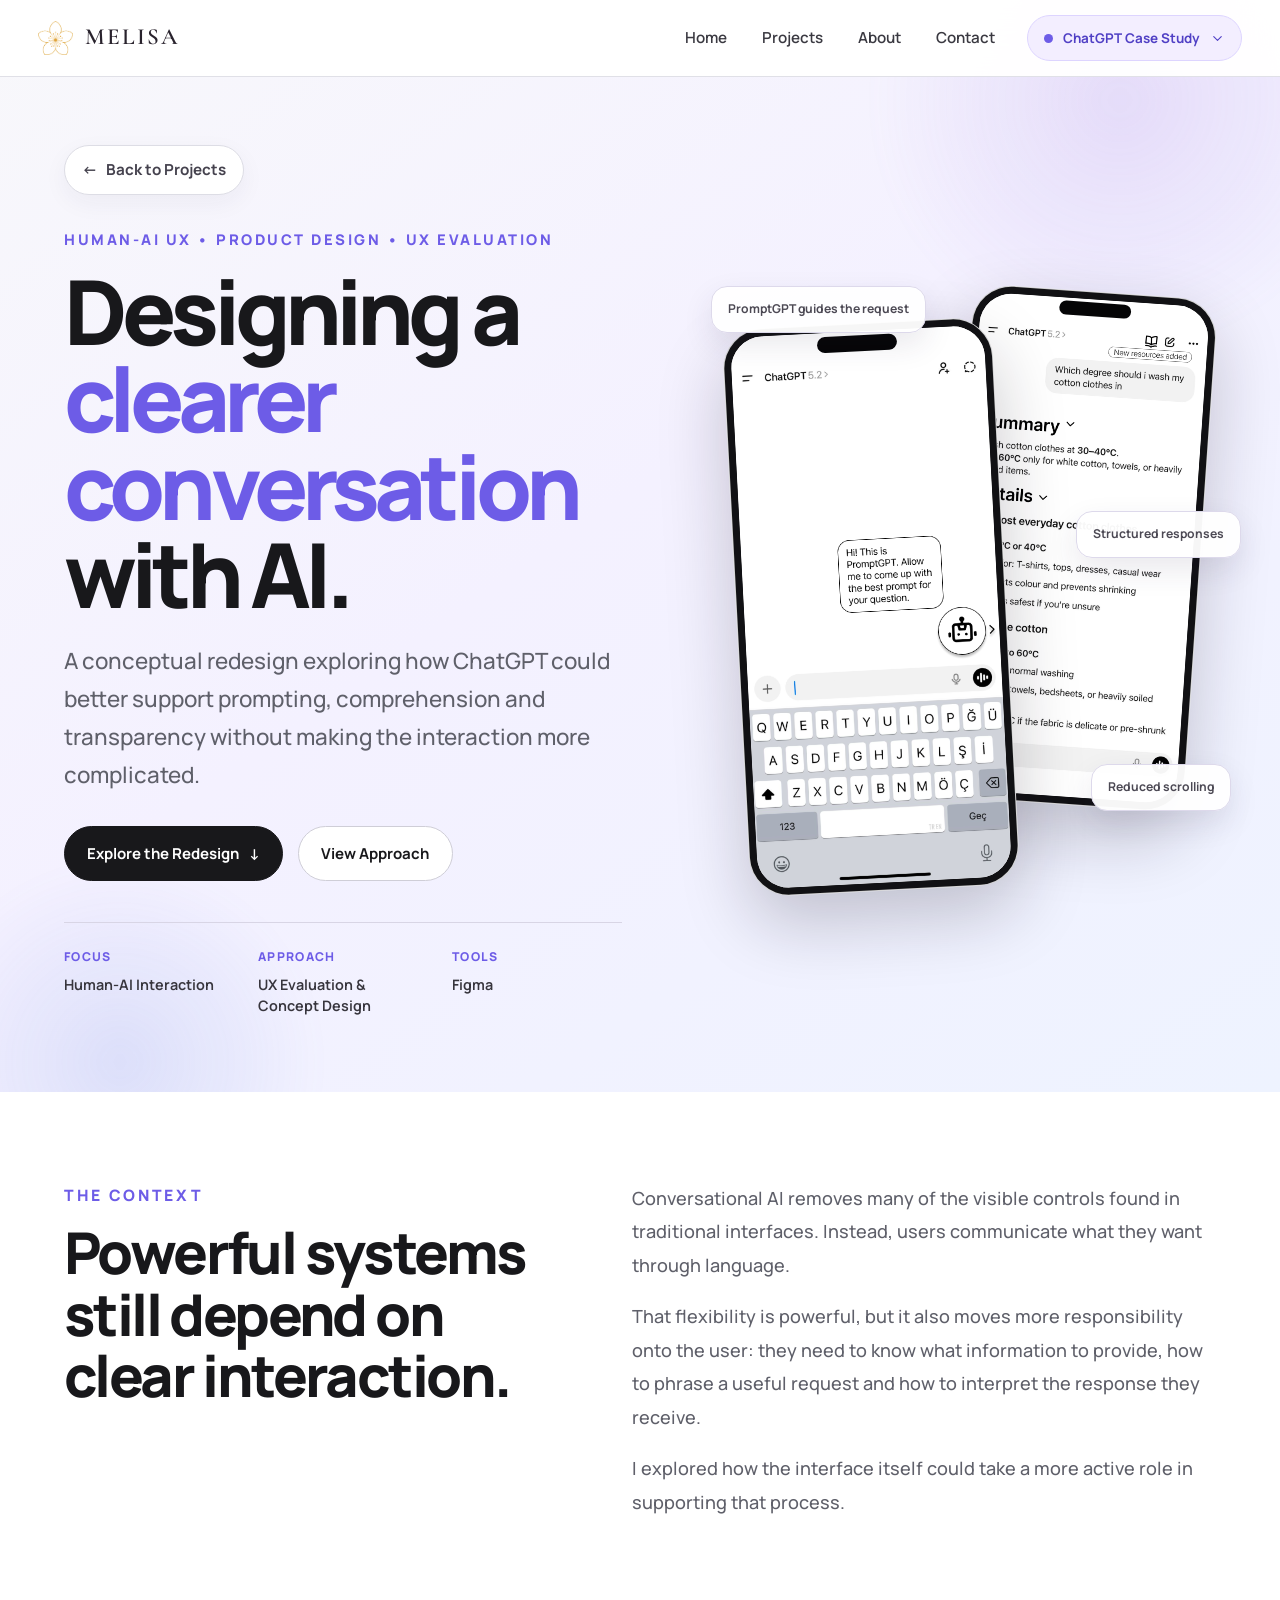
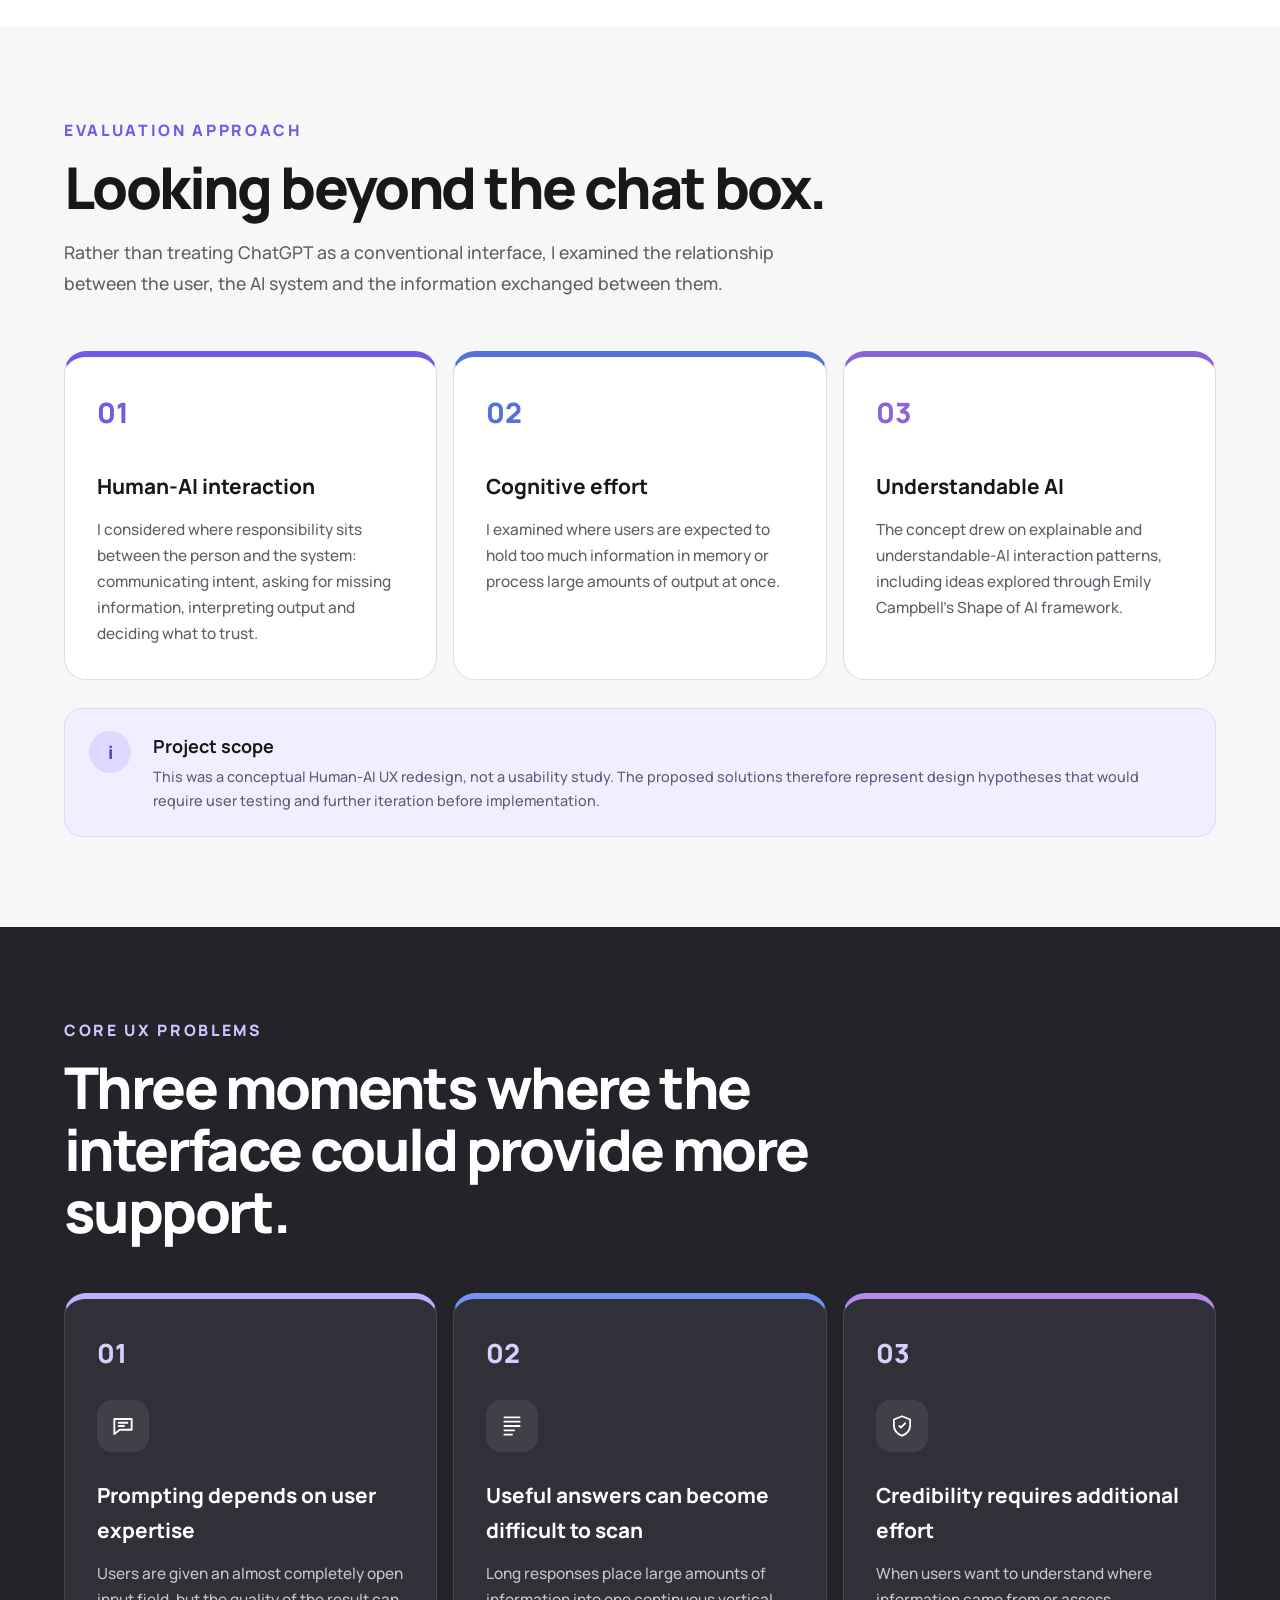
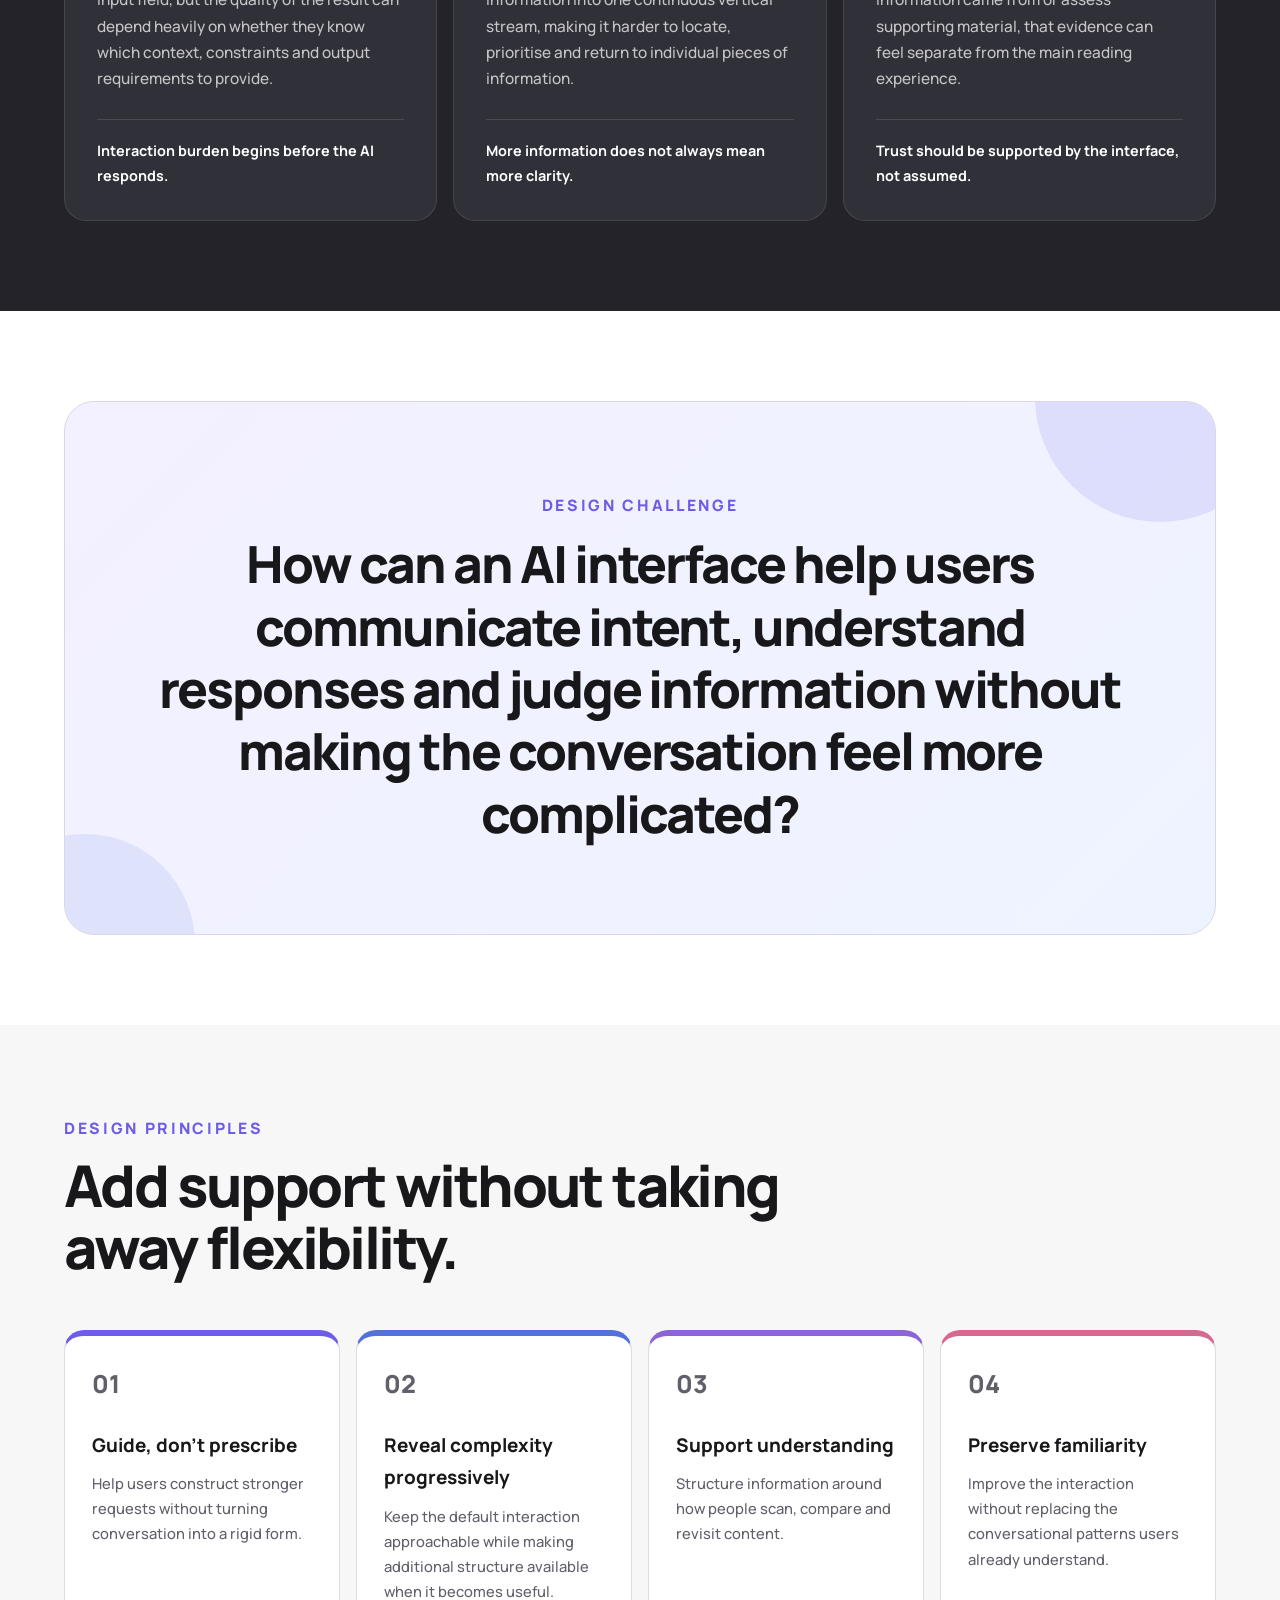
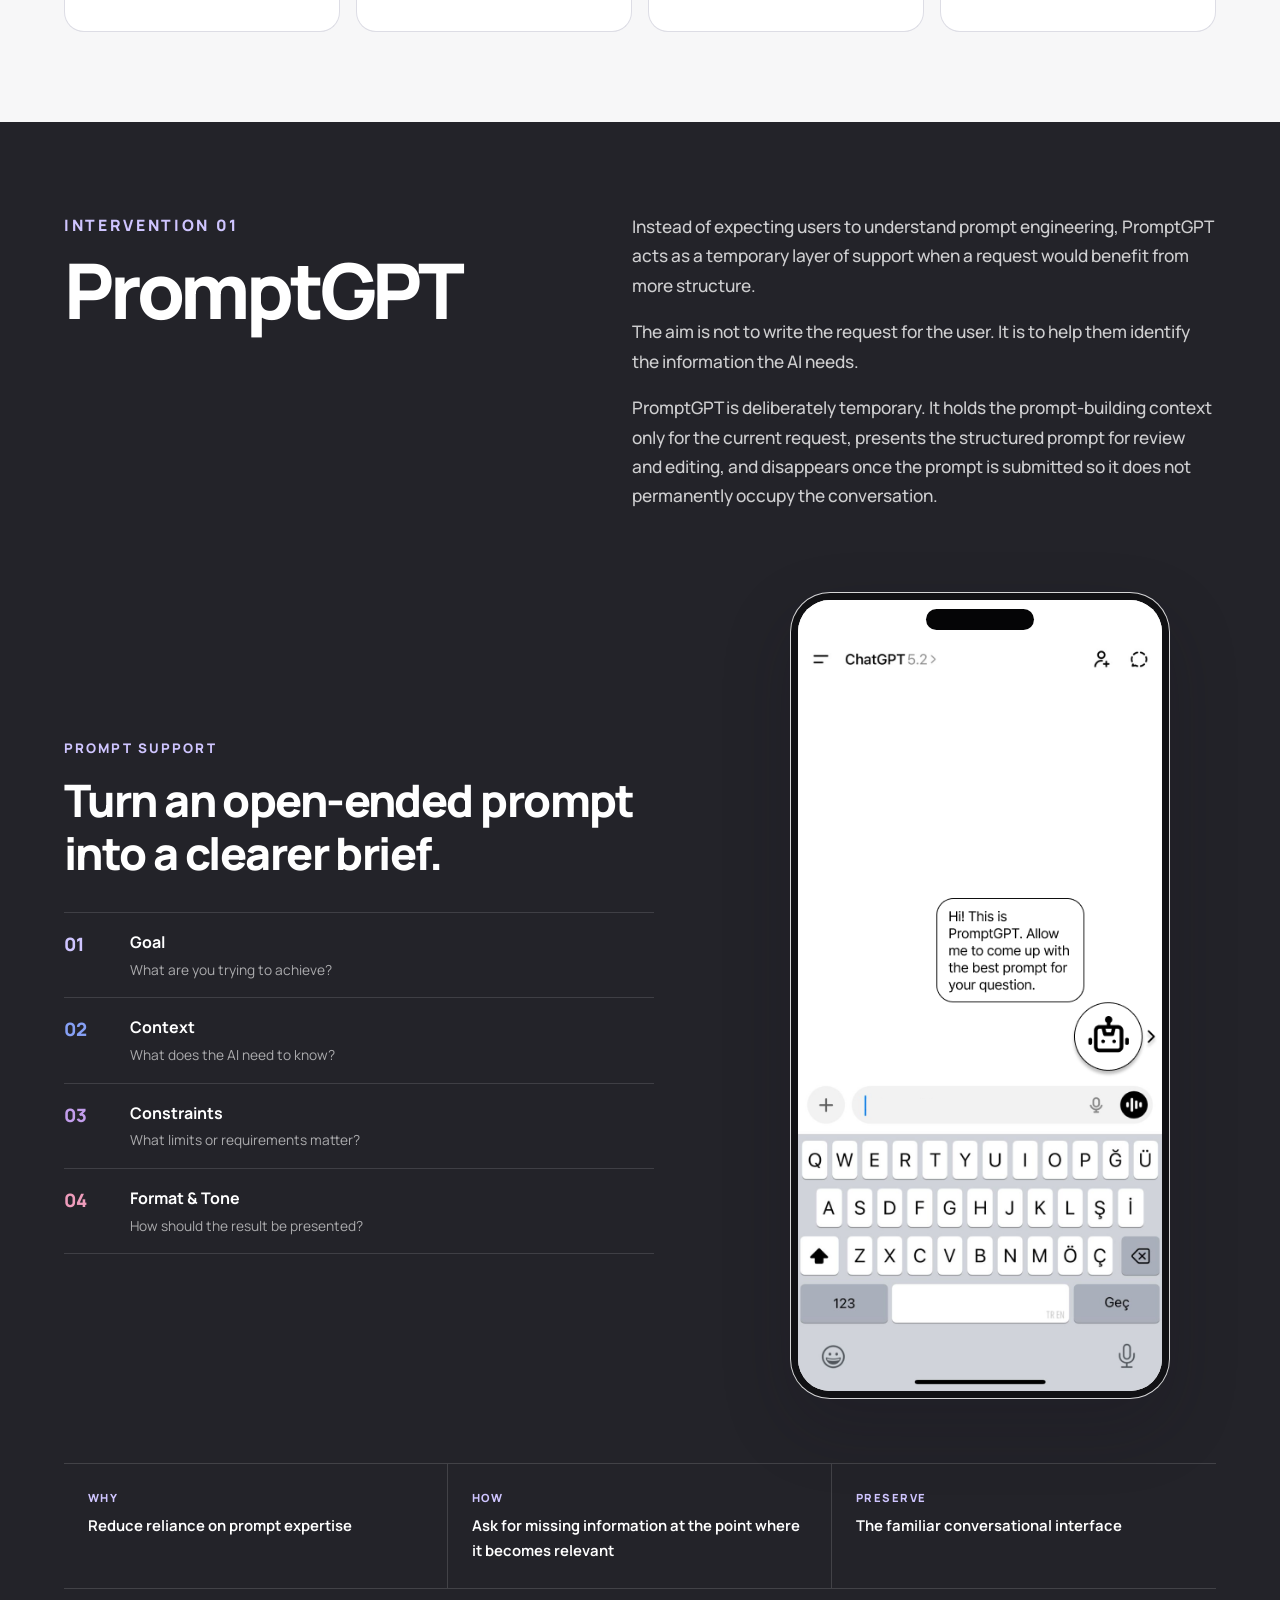
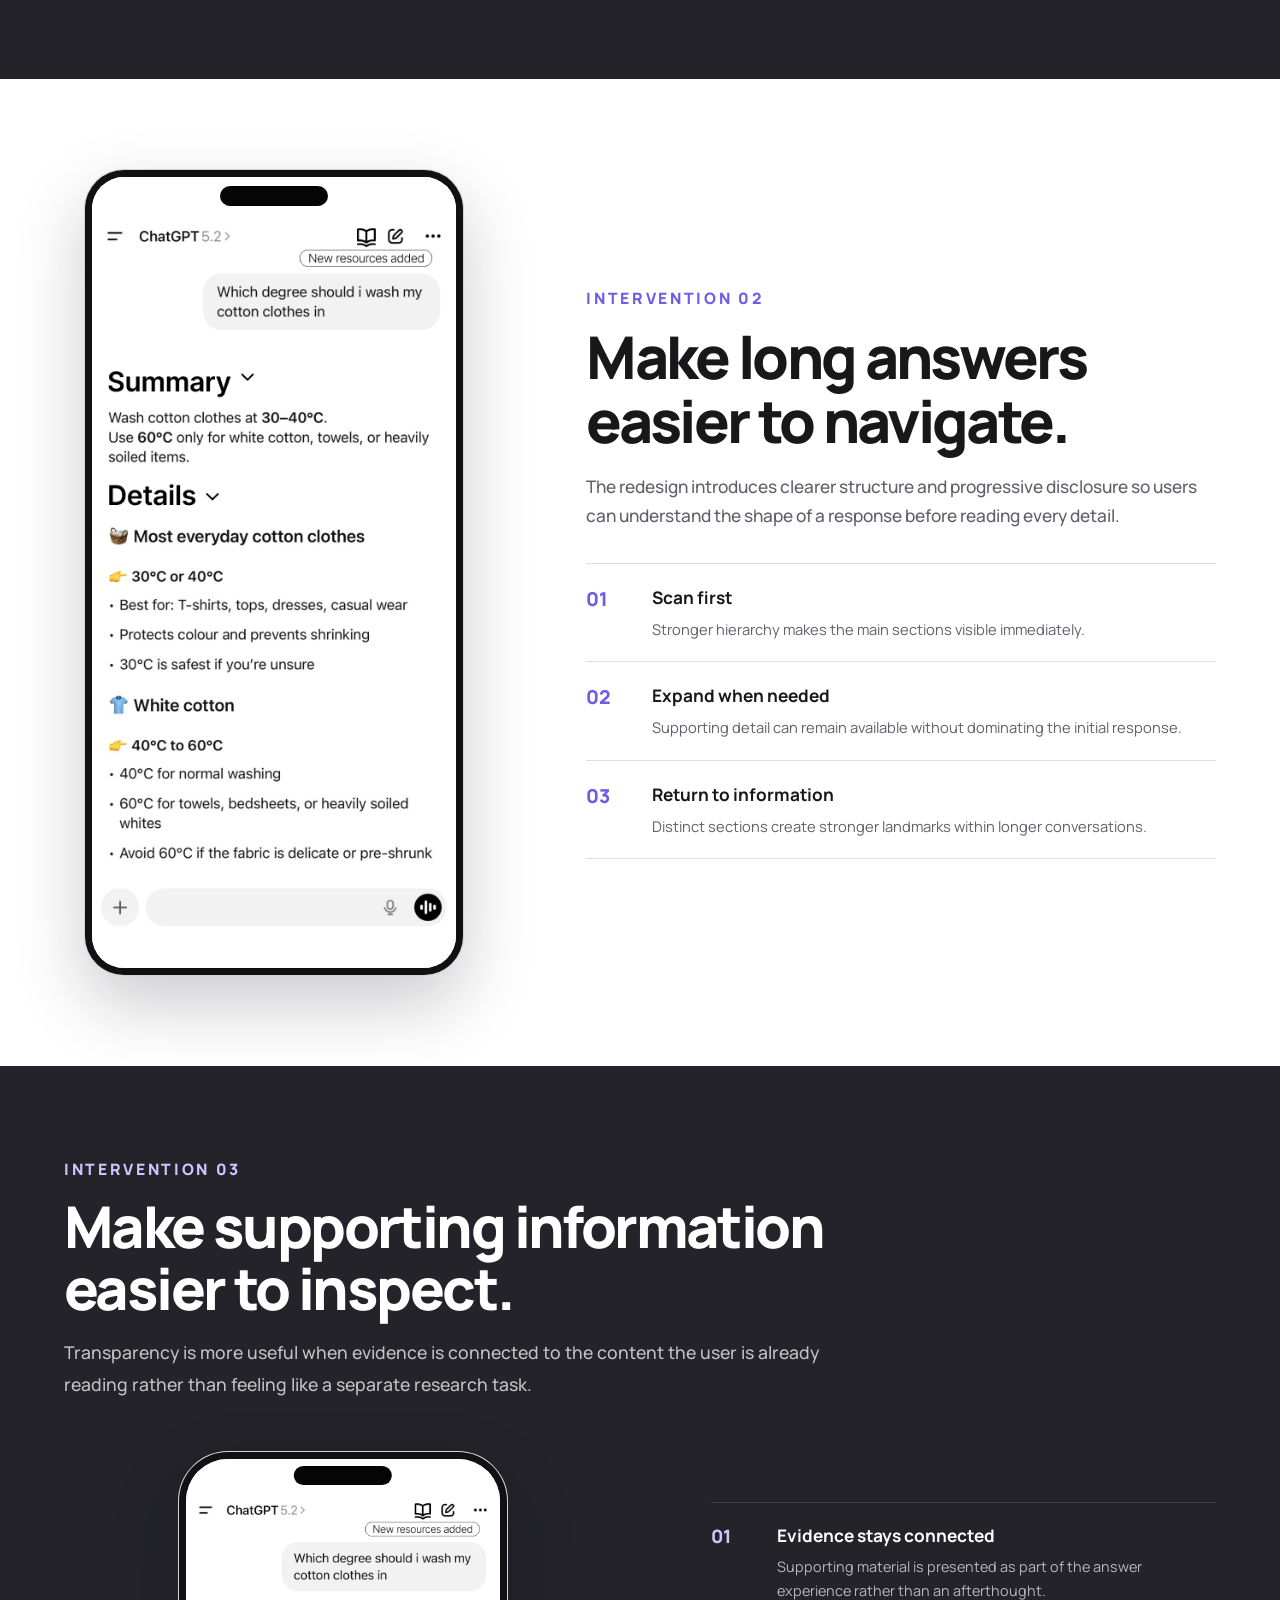
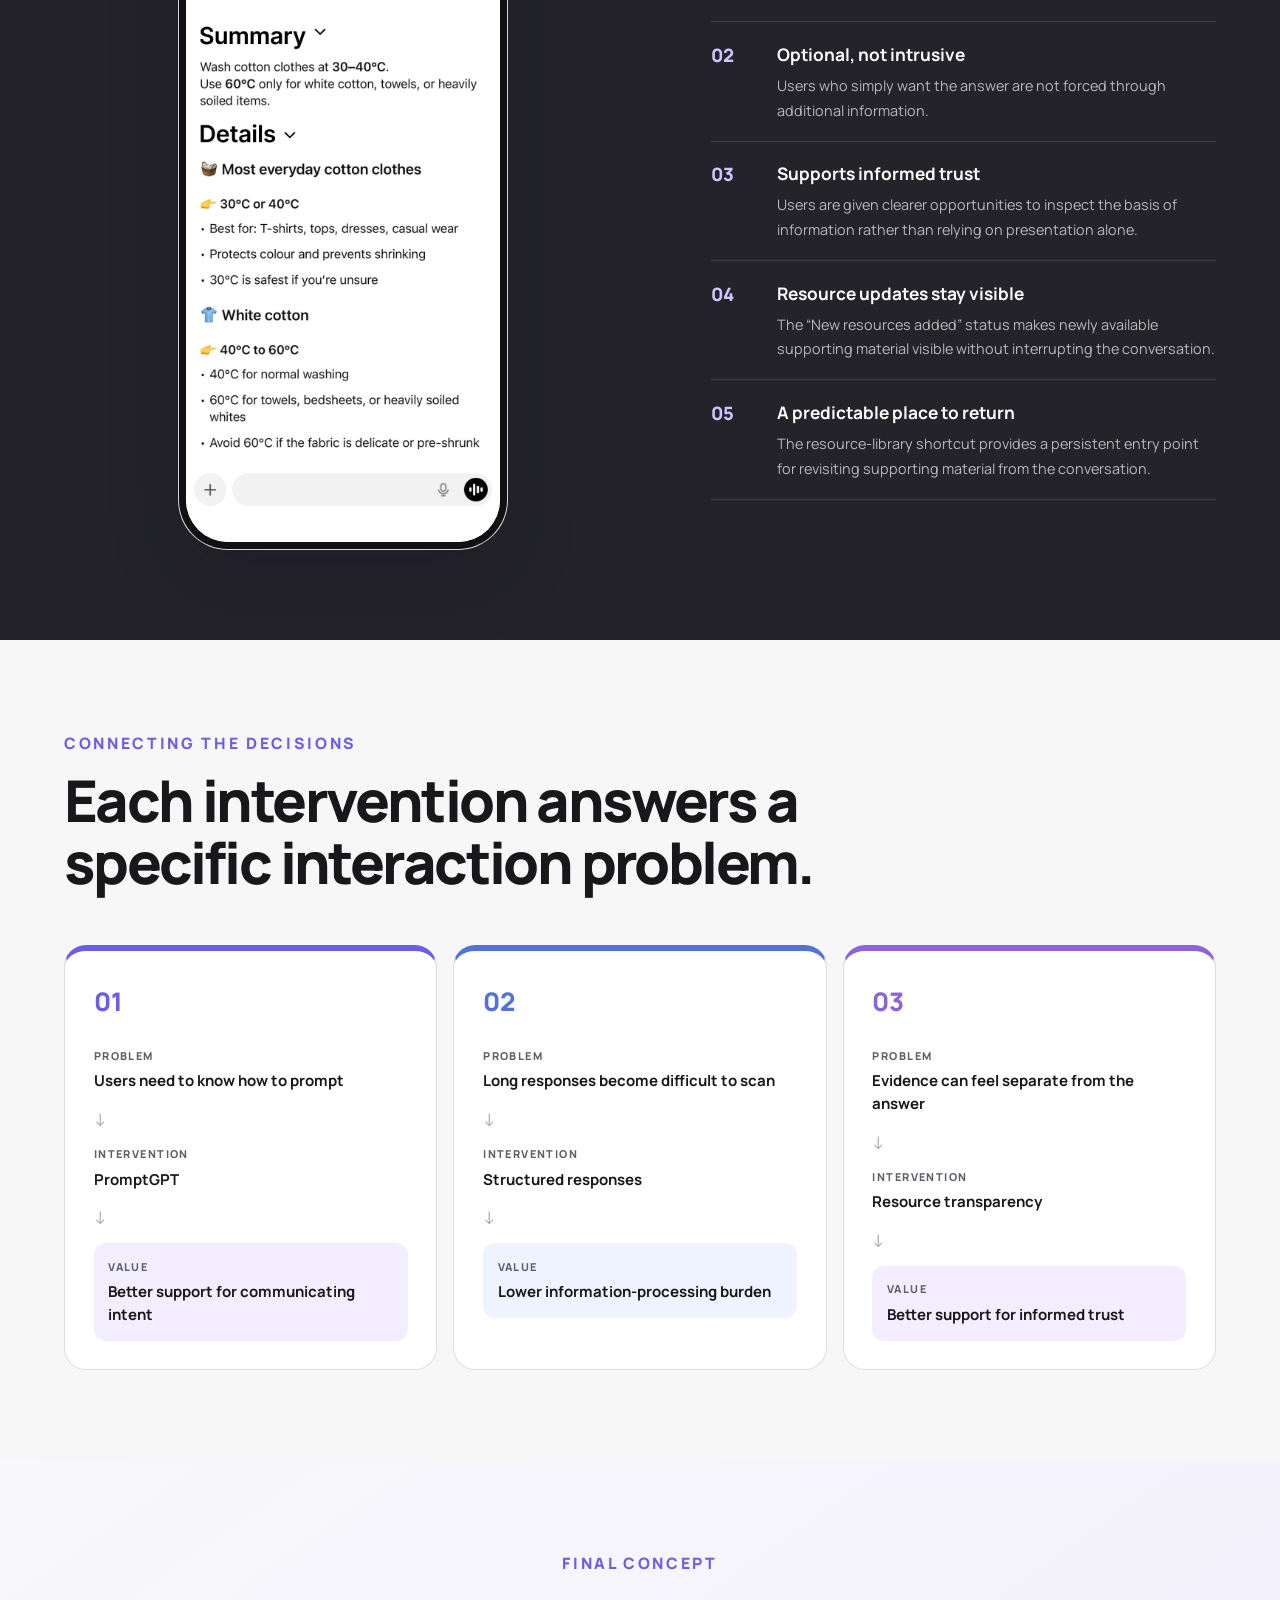
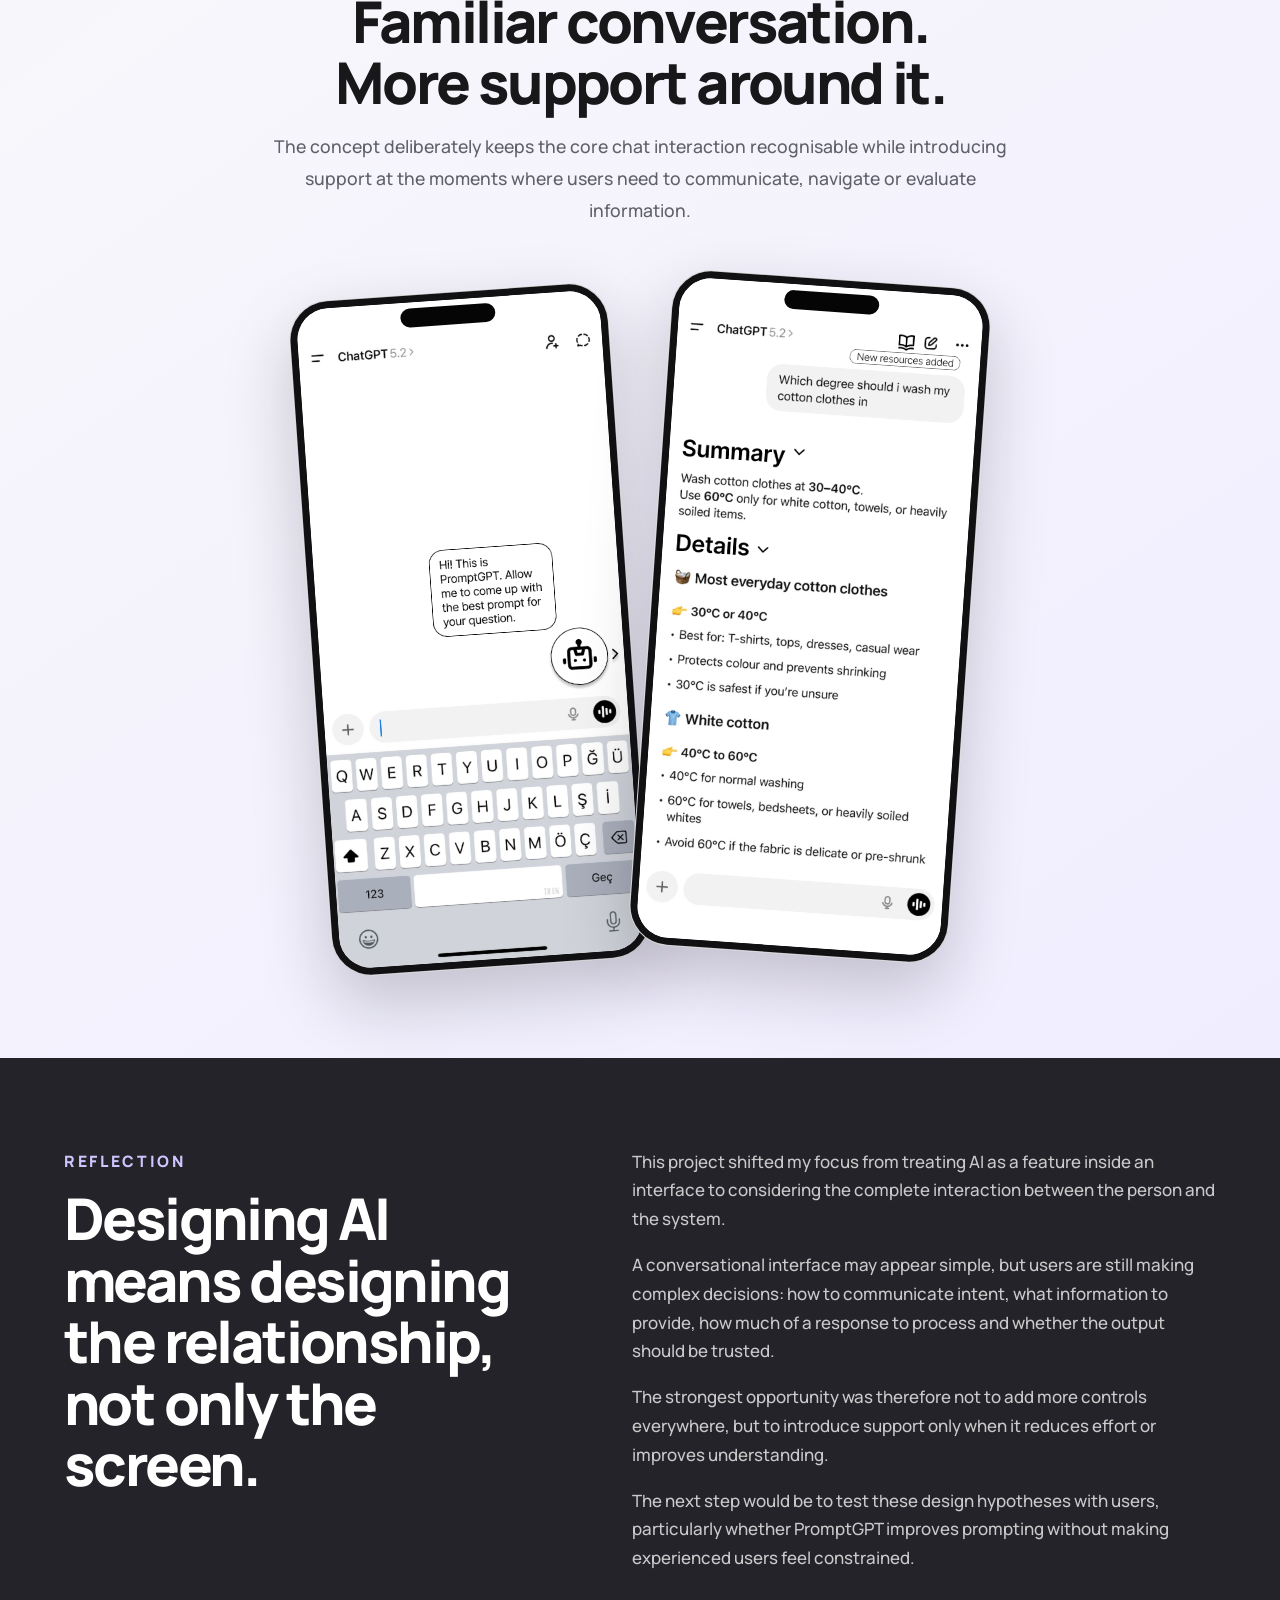
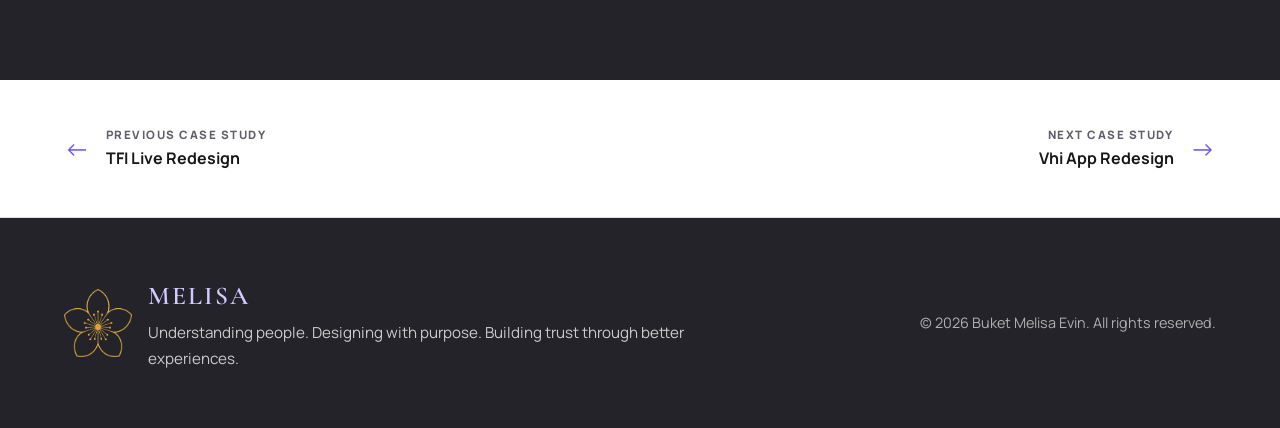
==== commit 47bf2c3d: "Final portfolio responsive and navigation updates" ====
--- a/chatgpt-redesign/index.html
+++ b/chatgpt-redesign/index.html
@@ -20,10 +20,15 @@
         rel="stylesheet"
         href="../css/chatgpt.css"
     >
+
+    <link
+        rel="stylesheet"
+        href="../css/components.css"
+    >
 </head>
 
 
-<body>
+<body data-project="chatgpt">
 
 
     <!-- =====================================================
@@ -55,7 +60,7 @@
 
             <a
                 class="project-brand"
-                href="../index.html"
+                href="../"
                 aria-label="Return to Melisa portfolio homepage"
             >
 
@@ -69,6 +74,10 @@
                     MELISA
                 </span>
 
+                <span class="project-brand-home">
+                    Home
+                </span>
+
             </a>
 
 
@@ -77,19 +86,19 @@
 
             <div class="project-nav-links">
 
-                <a href="../index.html">
+                <a href="../">
                     Home
                 </a>
 
-                <a href="../index.html#projects">
+                <a href="../" data-home-target="projects">
                     Projects
                 </a>
 
-                <a href="../index.html#about">
+                <a href="../" data-home-target="about">
                     About
                 </a>
 
-                <a href="../index.html#contact">
+                <a href="../" data-home-target="contact">
                     Contact
                 </a>
 
@@ -97,24 +106,63 @@
 
 
 
-            <!-- PROJECT CONTEXT -->
-
-            <div
-                class="project-context"
-                aria-label="Current page: ChatGPT case study"
-            >
-
-                <span
-                    class="project-context-dot"
-                    aria-hidden="true"
-                ></span>
-
-                <span>
-                    ChatGPT Case Study
-                </span>
+            <!-- PROJECT SWITCHER -->
+
+            <div class="project-switcher">
+
+                <button
+                    class="project-context project-switcher-toggle"
+                    type="button"
+                    aria-label="Switch case study"
+                    aria-haspopup="true"
+                    aria-expanded="false"
+                    aria-controls="project-switcher-menu"
+                >
+
+                    <span
+                        class="project-context-dot"
+                        aria-hidden="true"
+                    ></span>
+
+                    <span class="project-context-label">
+                        ChatGPT Case Study
+                    </span>
+
+                    <svg
+                        class="project-context-chevron"
+                        viewBox="0 0 24 24"
+                        aria-hidden="true"
+                    >
+                        <path d="M6 9L12 15L18 9"></path>
+                    </svg>
+
+                </button>
+
+
+                <div
+                    class="project-switcher-menu"
+                    id="project-switcher-menu"
+                >
+
+                    <a href="../tfi-live-redesign/">
+                        <span>TFI Live Redesign</span>
+                    </a>
+
+                    <a
+                        href="../chatgpt-redesign/"
+                        aria-current="page"
+                    >
+                        <span>ChatGPT Redesign</span>
+                        <span class="project-switcher-current">Current</span>
+                    </a>
+
+                    <a href="../vhi-redesign/">
+                        <span>Vhi App Redesign</span>
+                    </a>
+
+                </div>
 
             </div>
-
 
         </nav>
 
@@ -156,7 +204,7 @@
 
                     <a
                         class="back-link"
-                        href="../index.html#projects"
+                        href="../" data-home-target="projects"
                     >
 
                         <span aria-hidden="true">
@@ -291,9 +339,10 @@
 
 
 
-                    <div class="hero-phone hero-phone-back">
+                    <div class="device-phone device-phone-hero hero-phone hero-phone-back">
 
                         <img
+                            class="device-screen"
                             src="../assets/images/chatgpt-response.png"
                             alt="Redesigned ChatGPT response interface"
                         >
@@ -302,9 +351,10 @@
 
 
 
-                    <div class="hero-phone hero-phone-front">
+                    <div class="device-phone device-phone-hero hero-phone hero-phone-front">
 
                         <img
+                            class="device-screen"
                             src="../assets/images/chatgpt-prompt.png"
                             alt="Redesigned ChatGPT prompting interface"
                         >
@@ -902,6 +952,15 @@
                             information the AI needs.
                         </p>
 
+                        <p>
+                            PromptGPT is deliberately temporary. It holds
+                            the prompt-building context only for the
+                            current request, presents the structured prompt
+                            for review and editing, and disappears once the
+                            prompt is submitted so it does not permanently
+                            occupy the conversation.
+                        </p>
+
                     </div>
 
 
@@ -1022,11 +1081,12 @@
 
                     <!-- SCREEN -->
 
-                    <div class="concept-phone concept-phone-prompt">
+                    <div class="device-phone device-phone-feature concept-phone concept-phone-prompt">
 
                         <div class="concept-phone-island"></div>
 
                         <img
+                            class="device-screen"
                             src="../assets/images/chatgpt-prompt.png"
                             alt="PromptGPT prompting support redesign"
                         >
@@ -1104,11 +1164,12 @@
 
                 <!-- SCREEN -->
 
-                <div class="concept-phone concept-phone-response">
+                <div class="device-phone device-phone-feature concept-phone concept-phone-response">
 
                     <div class="concept-phone-island"></div>
 
                     <img
+                            class="device-screen"
                         src="../assets/images/chatgpt-response.png"
                         alt="Structured ChatGPT response redesign"
                     >
@@ -1256,111 +1317,27 @@
                 <div class="transparency-layout">
 
 
-                    <div class="resource-panel">
-
-
-                        <div class="resource-panel-header">
-
-                            <div>
-
-                                <span>
-                                    Supporting resources
-                                </span>
-
-                                <strong>
-                                    Understand where the answer comes
-                                    from.
-                                </strong>
-
-                            </div>
-
-
-                            <span class="resource-count">
-                                3
-                            </span>
-
-                        </div>
-
-
-
-                        <div class="resource-item">
-
-                            <div class="resource-icon">
-                                01
-                            </div>
-
-                            <div>
-
-                                <strong>
-                                    Source title
-                                </strong>
-
-                                <span>
-                                    Relevant supporting information
-                                </span>
-
-                            </div>
-
-                            <span class="resource-arrow">
-                                ↗
-                            </span>
-
-                        </div>
-
-
-
-                        <div class="resource-item">
-
-                            <div class="resource-icon resource-icon-blue">
-                                02
-                            </div>
-
-                            <div>
-
-                                <strong>
-                                    Source title
-                                </strong>
-
-                                <span>
-                                    Additional context or evidence
-                                </span>
-
-                            </div>
-
-                            <span class="resource-arrow">
-                                ↗
-                            </span>
-
-                        </div>
-
-
-
-                        <div class="resource-item">
-
-                            <div class="resource-icon resource-icon-purple">
-                                03
-                            </div>
-
-                            <div>
-
-                                <strong>
-                                    Source title
-                                </strong>
-
-                                <span>
-                                    Further reading
-                                </span>
-
-                            </div>
-
-                            <span class="resource-arrow">
-                                ↗
-                            </span>
-
-                        </div>
-
-
-                    </div>
+                    
+
+                    <div
+                        class="transparency-device-area"
+                        aria-label="ChatGPT response concept showing resource status and resource library access"
+                    >
+
+                        <div class="device-phone device-phone-large transparency-phone">
+
+                            <img
+                                class="device-screen"
+                                src="../assets/images/chatgpt-response.png"
+                                alt="ChatGPT response concept showing the New resources added status and resource library shortcut"
+                            >
+
+                        </div>
+
+                    </div>
+
+
+
 
 
 
@@ -1439,6 +1416,56 @@
                         </div>
 
 
+
+                        <div class="transparency-point">
+
+                            <span>
+                                04
+                            </span>
+
+                            <div>
+
+                                <h3>
+                                    Resource updates stay visible
+                                </h3>
+
+                                <p>
+                                    The “New resources added” status makes
+                                    newly available supporting material
+                                    visible without interrupting the
+                                    conversation.
+                                </p>
+
+                            </div>
+
+                        </div>
+
+
+
+                        <div class="transparency-point">
+
+                            <span>
+                                05
+                            </span>
+
+                            <div>
+
+                                <h3>
+                                    A predictable place to return
+                                </h3>
+
+                                <p>
+                                    The resource-library shortcut provides
+                                    a persistent entry point for revisiting
+                                    supporting material from the
+                                    conversation.
+                                </p>
+
+                            </div>
+
+                        </div>
+
+
                     </div>
 
 
@@ -1711,11 +1738,12 @@
                 <div class="final-screens">
 
 
-                    <div class="final-phone final-phone-left">
+                    <div class="device-phone device-phone-feature final-phone final-phone-left">
 
                         <div class="final-phone-island"></div>
 
                         <img
+                            class="device-screen"
                             src="../assets/images/chatgpt-prompt.png"
                             alt="Final PromptGPT concept screen"
                         >
@@ -1724,11 +1752,12 @@
 
 
 
-                    <div class="final-phone final-phone-right">
+                    <div class="device-phone device-phone-feature final-phone final-phone-right">
 
                         <div class="final-phone-island"></div>
 
                         <img
+                            class="device-screen"
                             src="../assets/images/chatgpt-response.png"
                             alt="Final structured response concept screen"
                         >
@@ -1931,6 +1960,7 @@
 
 
 
+    <script src="../js/project-nav.js"></script>
     <script src="../js/chatgpt.js"></script>
 
 
--- a/css/chatgpt.css
+++ b/css/chatgpt.css
@@ -976,6 +976,9 @@
 .problem-card {
     padding: 2rem;
 
+    display: flex;
+    flex-direction: column;
+
     background: var(--graphite-light);
 
     border:
@@ -1042,6 +1045,8 @@
 }
 
 .problem-card p {
+    margin-bottom: 1.7rem;
+
     color:
         rgba(255, 255, 255, 0.72);
 
@@ -1052,7 +1057,7 @@
 .problem-impact {
     display: block;
 
-    margin-top: 1.7rem;
+    margin-top: auto;
 
     padding-top: 1.2rem;
 
@@ -1585,146 +1590,22 @@
         clamp(3rem, 7vw, 7rem);
 }
 
-.resource-panel {
-    padding: 1.4rem;
-
-    background: #FFFFFF;
-
-    color: var(--ink);
-
-    border-radius: 24px;
-
-    box-shadow:
-        0 30px 70px rgba(0, 0, 0, 0.18);
-}
-
-.resource-panel-header {
-    padding:
-        0.6rem
-        0.6rem
-        1.3rem;
-
+.transparency-device-area {
     display: flex;
     align-items: center;
-    justify-content: space-between;
-
-    gap: 1rem;
-
-    border-bottom:
-        1px solid var(--border);
-}
-
-.resource-panel-header span,
-.resource-panel-header strong {
-    display: block;
-}
-
-.resource-panel-header span {
-    color: var(--ink-soft);
-
-    font-size: 0.78rem;
-    font-weight: 700;
-}
-
-.resource-panel-header strong {
-    margin-top: 0.15rem;
-
-    font-size: 1.1rem;
-}
-
-.resource-count {
-    width: 42px;
-    height: 42px;
-
-    display: grid !important;
-    place-items: center;
-
-    flex-shrink: 0;
-
-    background: var(--soft-purple);
-
-    color: var(--accent) !important;
-
-    border-radius: 50%;
-
-    font-size: 1rem !important;
-    font-weight: 800 !important;
-}
-
-.resource-item {
-    padding:
-        1rem
-        0.6rem;
-
-    display: grid;
-
-    grid-template-columns:
-        45px
-        1fr
-        30px;
-
-    align-items: center;
-
-    gap: 0.8rem;
-
-    border-bottom:
-        1px solid var(--border);
-}
-
-.resource-item:last-child {
-    border-bottom: 0;
-}
-
-.resource-icon {
-    width: 38px;
-    height: 38px;
-
-    display: grid;
-    place-items: center;
-
-    background: var(--soft-purple);
-
-    color: var(--accent);
-
-    border-radius: 12px;
-
-    font-size: 0.72rem;
-    font-weight: 800;
-}
-
-.resource-icon-blue {
-    background: var(--soft-blue);
-
-    color: var(--blue);
-}
-
-.resource-icon-purple {
-    background: #F4EDFF;
-
-    color: var(--purple);
-}
-
-.resource-item strong,
-.resource-item span {
-    display: block;
-}
-
-.resource-item strong {
-    font-size: 0.9rem;
-}
-
-.resource-item div > span {
-    margin-top: 0.15rem;
-
-    color: var(--ink-soft);
-
-    font-size: 0.75rem;
-}
-
-.resource-arrow {
-    color: var(--ink-soft);
-
-    text-align: center;
+    justify-content: center;
+}
+
+.transparency-phone {
+    position: relative;
+
+    width:
+        min(
+            330px,
+            100%
+        );
+
+    margin: 0 auto;
 }
 
 .transparency-point {
--- a/css/components.css
+++ b/css/components.css
@@ -0,0 +1,582 @@
+/* =========================================================
+   SHARED PORTFOLIO COMPONENTS
+
+   This file contains visual components used across multiple
+   pages. It is intentionally loaded AFTER each page's own
+   stylesheet so shared behaviour stays consistent.
+========================================================= */
+
+
+/* =========================================================
+   1. PROJECT COLOURS
+========================================================= */
+
+body[data-project="tfi"] {
+    --project-ui-accent: #01A56B;
+    --project-ui-accent-dark: #006C50;
+    --project-ui-soft: #F1FAF6;
+    --project-ui-border: #CCEADB;
+}
+
+body[data-project="chatgpt"] {
+    --project-ui-accent: #6D5CE7;
+    --project-ui-accent-dark: #5040C5;
+    --project-ui-soft: #F3EEFF;
+    --project-ui-border: #DDD5FF;
+}
+
+body[data-project="vhi"] {
+    --project-ui-accent: #C70A58;
+    --project-ui-accent-dark: #5B087D;
+    --project-ui-soft: #FBEAF2;
+    --project-ui-border: #E7CDE0;
+}
+
+
+/* =========================================================
+   2. SHARED PHONE DEVICE LANGUAGE
+========================================================= */
+
+/*
+   Every phone in the portfolio uses the same base component.
+   Page-specific styles are still responsible for size and position;
+   this shared layer controls the physical device itself.
+*/
+
+.device-phone {
+    --device-radius: 40px;
+    --device-screen-radius: 32px;
+
+    padding: 7px;
+
+    background: #111114;
+
+    border:
+        1px solid rgba(255, 255, 255, 0.82);
+
+    border-radius: var(--device-radius);
+
+    box-shadow:
+        0 28px 68px rgba(22, 16, 30, 0.22);
+
+    isolation: isolate;
+}
+
+
+/* Size variants */
+
+.device-phone-preview {
+    --device-radius: 30px;
+    --device-screen-radius: 23px;
+}
+
+.device-phone-large {
+    --device-radius: 50px;
+    --device-screen-radius: 42px;
+}
+
+
+/* One shared Dynamic Island treatment */
+
+.device-phone::before {
+    content: "";
+
+    position: absolute;
+    z-index: 30;
+
+    top: clamp(8px, 2%, 16px);
+    left: 50%;
+
+    width: clamp(44px, 30%, 108px);
+    height: auto;
+
+    aspect-ratio: 5.2 / 1;
+
+    transform: translateX(-50%);
+
+    background: #050506;
+
+    border-radius: 999px;
+
+    pointer-events: none;
+}
+
+
+/* Hide older one-off islands so every phone uses the same one. */
+
+.prototype-dynamic-island,
+.video-dynamic-island,
+.concept-phone-island,
+.final-phone-island,
+.prototype-phone-side-button,
+.video-phone-button {
+    display: none;
+}
+
+
+/* Shared screen corners */
+
+.device-screen {
+    border-radius: var(--device-screen-radius);
+}
+
+
+/* Direct screenshot inside a device */
+
+.device-phone > img.device-screen {
+    width: 100%;
+    height: auto;
+
+    display: block;
+
+    aspect-ratio: 402 / 874;
+
+    object-fit: cover;
+    object-position: top center;
+
+    background: #FFFFFF;
+
+    border-radius: var(--device-screen-radius);
+}
+
+
+/* Homepage preview devices have a fixed outer aspect ratio, so the
+   screenshot fills the available inner height rather than letterboxing. */
+
+.device-phone-preview > img.device-screen {
+    height: 100%;
+
+    aspect-ratio: auto;
+}
+
+
+/* Nested screen container */
+
+.device-phone > .device-screen:not(img) {
+    overflow: hidden;
+
+    border-radius: var(--device-screen-radius);
+
+    transform: translateZ(0);
+}
+
+.device-phone > .device-screen > img {
+    width: 100%;
+    height: 100%;
+
+    display: block;
+
+    object-fit: cover;
+    object-position: top center;
+
+    background: #FFFFFF;
+
+    border-radius: inherit;
+}
+
+
+/* iOS Safari may promote <video> to its own compositing layer.
+   The mask keeps the media clipped to the device screen. */
+
+.video-phone-screen {
+    -webkit-mask-image:
+        -webkit-radial-gradient(
+            white,
+            black
+        );
+
+    transform: translateZ(0);
+}
+
+.video-phone-screen video {
+    width: 100%;
+    height: 100%;
+
+    display: block;
+
+    object-fit: cover;
+    object-position: top center;
+
+    margin: 0;
+
+    border: 0;
+    border-radius: inherit;
+
+    transform: translateZ(0);
+}
+
+
+/* =========================================================
+   3. HOMEPAGE PROJECT PHONE COMPOSITIONS
+========================================================= */
+
+.project-visual {
+    min-height: 460px;
+}
+
+
+/* Both phones sit on the same baseline so neither is cut off by
+   the project-content card below it. */
+
+.phone-preview-left,
+.phone-preview-right {
+    bottom: 42px;
+}
+
+.phone-preview-left {
+    left: 11%;
+
+    transform: rotate(-3deg);
+}
+
+.phone-preview-right {
+    right: 11%;
+
+    transform: rotate(3deg);
+}
+
+
+/* =========================================================
+   4. PROJECT SWITCHER
+========================================================= */
+
+.project-switcher {
+    position: relative;
+
+    flex-shrink: 0;
+}
+
+.project-switcher-toggle {
+    appearance: none;
+    -webkit-appearance: none;
+
+    margin: 0;
+
+    font-family: inherit;
+
+    cursor: pointer;
+}
+
+.project-switcher-toggle .project-context-chevron {
+    width: 15px;
+    height: 15px;
+
+    flex-shrink: 0;
+
+    fill: none;
+    stroke: currentColor;
+    stroke-width: 1.8;
+    stroke-linecap: round;
+    stroke-linejoin: round;
+
+    transition: transform 0.2s ease;
+}
+
+.project-switcher-toggle[aria-expanded="true"] .project-context-chevron {
+    transform: rotate(180deg);
+}
+
+.project-switcher-menu {
+    position: absolute;
+    z-index: 100;
+
+    top: calc(100% + 10px);
+    right: 0;
+
+    width: min(280px, 82vw);
+
+    padding: 0.55rem;
+
+    display: none;
+
+    background: #FFFFFF;
+
+    border:
+        1px solid rgba(25, 20, 30, 0.10);
+
+    border-radius: 18px;
+
+    box-shadow:
+        0 20px 55px rgba(25, 20, 30, 0.16);
+}
+
+.project-switcher-menu.is-open {
+    display: grid;
+
+    gap: 0.25rem;
+}
+
+.project-switcher-menu a {
+    min-height: 46px;
+
+    padding:
+        0.72rem
+        0.8rem;
+
+    display: flex;
+    align-items: center;
+    justify-content: space-between;
+
+    gap: 0.8rem;
+
+    color: #29232D;
+
+    border-radius: 12px;
+
+    font-size: 0.86rem;
+    font-weight: 700;
+
+    line-height: 1.35;
+
+    transition:
+        background 0.18s ease,
+        color 0.18s ease;
+}
+
+.project-switcher-menu a:hover,
+.project-switcher-menu a:focus-visible {
+    background: var(--project-ui-soft);
+    color: var(--project-ui-accent-dark);
+}
+
+.project-switcher-menu a[aria-current="page"] {
+    background: var(--project-ui-soft);
+    color: var(--project-ui-accent-dark);
+}
+
+.project-switcher-current {
+    color: var(--project-ui-accent);
+
+    font-size: 0.68rem;
+    font-weight: 800;
+
+    letter-spacing: 0.08em;
+
+    text-transform: uppercase;
+}
+
+
+/* Desktop keeps the existing MELISA treatment. */
+
+.project-brand-home {
+    display: none;
+}
+
+
+/* =========================================================
+   5. CONSISTENT EXTERNAL-LINK ICONS
+========================================================= */
+
+.external-link-icon {
+    width: 1em;
+    height: 1em;
+
+    display: inline-block;
+    flex-shrink: 0;
+
+    fill: none;
+    stroke: currentColor;
+    stroke-width: 1.8;
+    stroke-linecap: round;
+    stroke-linejoin: round;
+
+    vertical-align: -0.12em;
+}
+
+.testing-symbol .external-link-icon {
+    width: 1.1em;
+    height: 1.1em;
+}
+
+
+
+/* =========================================================
+   6. CASE-STUDY NAVIGATION
+========================================================= */
+
+.case-navigation-link {
+    min-width: 0;
+}
+
+.case-navigation-link strong {
+    overflow-wrap: anywhere;
+}
+
+
+/* =========================================================
+   7. MOBILE
+========================================================= */
+
+@media (max-width: 780px) {
+
+    .project-navbar {
+        min-height: 68px;
+    }
+
+    .project-nav-links {
+        display: none;
+    }
+
+    .project-brand-flower {
+        width: 30px;
+        height: 30px;
+    }
+
+
+    /* Figma is enlarged on desktop to crop its presentation canvas.
+       Mobile browsers already fit the embed tightly, so use the full
+       iframe instead of applying the desktop zoom. */
+
+    .prototype-phone-screen iframe {
+        top: 50%;
+        left: 50%;
+
+        width: 100% !important;
+        height: 100% !important;
+
+        transform: translate(-50%, -50%);
+    }
+
+
+    /* Make the homepage preview feel centred and give the devices
+       a clear bottom margin above the card content. */
+
+    .project-visual {
+        min-height: 440px;
+    }
+
+    .phone-preview-left,
+    .phone-preview-right {
+        bottom: 56px;
+    }
+
+
+    /* Project-page brand becomes explicit navigation on mobile. */
+
+    .project-brand-name {
+        display: none;
+    }
+
+    .project-brand-home {
+        display: inline;
+
+        color: #29232D;
+
+        font-size: 1rem;
+        font-weight: 750;
+
+        letter-spacing: 0;
+    }
+
+
+    /* Keep the project name visible instead of collapsing it to a dot. */
+
+    .project-context {
+        width: auto;
+        height: auto;
+
+        padding:
+            0.5rem
+            0.7rem;
+
+        gap: 0.4rem;
+
+        justify-content: center;
+
+        font-size: 0.68rem;
+    }
+
+    .project-context span:last-of-type {
+        display: inline;
+    }
+
+    .project-context-dot {
+        width: 7px;
+        height: 7px;
+    }
+
+    .project-context-chevron {
+        width: 13px !important;
+        height: 13px !important;
+    }
+
+
+    /* Dropdown stays within the viewport. */
+
+    .project-switcher-menu {
+        right: 0;
+    }
+
+}
+
+
+@media (max-width: 480px) {
+
+    /* Existing page styles stack these links vertically. Keeping them
+       as two equal columns improves alignment without shrinking type. */
+
+    .case-navigation-inner {
+        display: grid;
+        grid-template-columns:
+            minmax(0, 1fr)
+            minmax(0, 1fr);
+
+        align-items: start;
+
+        gap: 1rem;
+    }
+
+    .case-navigation-link {
+        width: 100%;
+
+        align-items: flex-start;
+    }
+
+    .case-navigation-next {
+        justify-content: flex-end;
+
+        text-align: right;
+    }
+
+
+    /* Keep project-switcher text visible on small phones. */
+
+    .project-context span:last-of-type {
+        display: inline;
+    }
+
+    .project-context {
+        width: auto;
+        height: auto;
+
+        padding:
+            0.46rem
+            0.58rem;
+    }
+
+
+    /* Keep homepage devices fully inside the visual card. */
+
+    .phone-preview-left {
+        left: 5%;
+    }
+
+    .phone-preview-right {
+        right: 5%;
+    }
+
+}
+
+
+/* =========================================================
+   8. REDUCED MOTION
+========================================================= */
+
+@media (prefers-reduced-motion: reduce) {
+
+    .project-context-chevron,
+    .project-switcher-menu a {
+        transition: none;
+    }
+
+}
